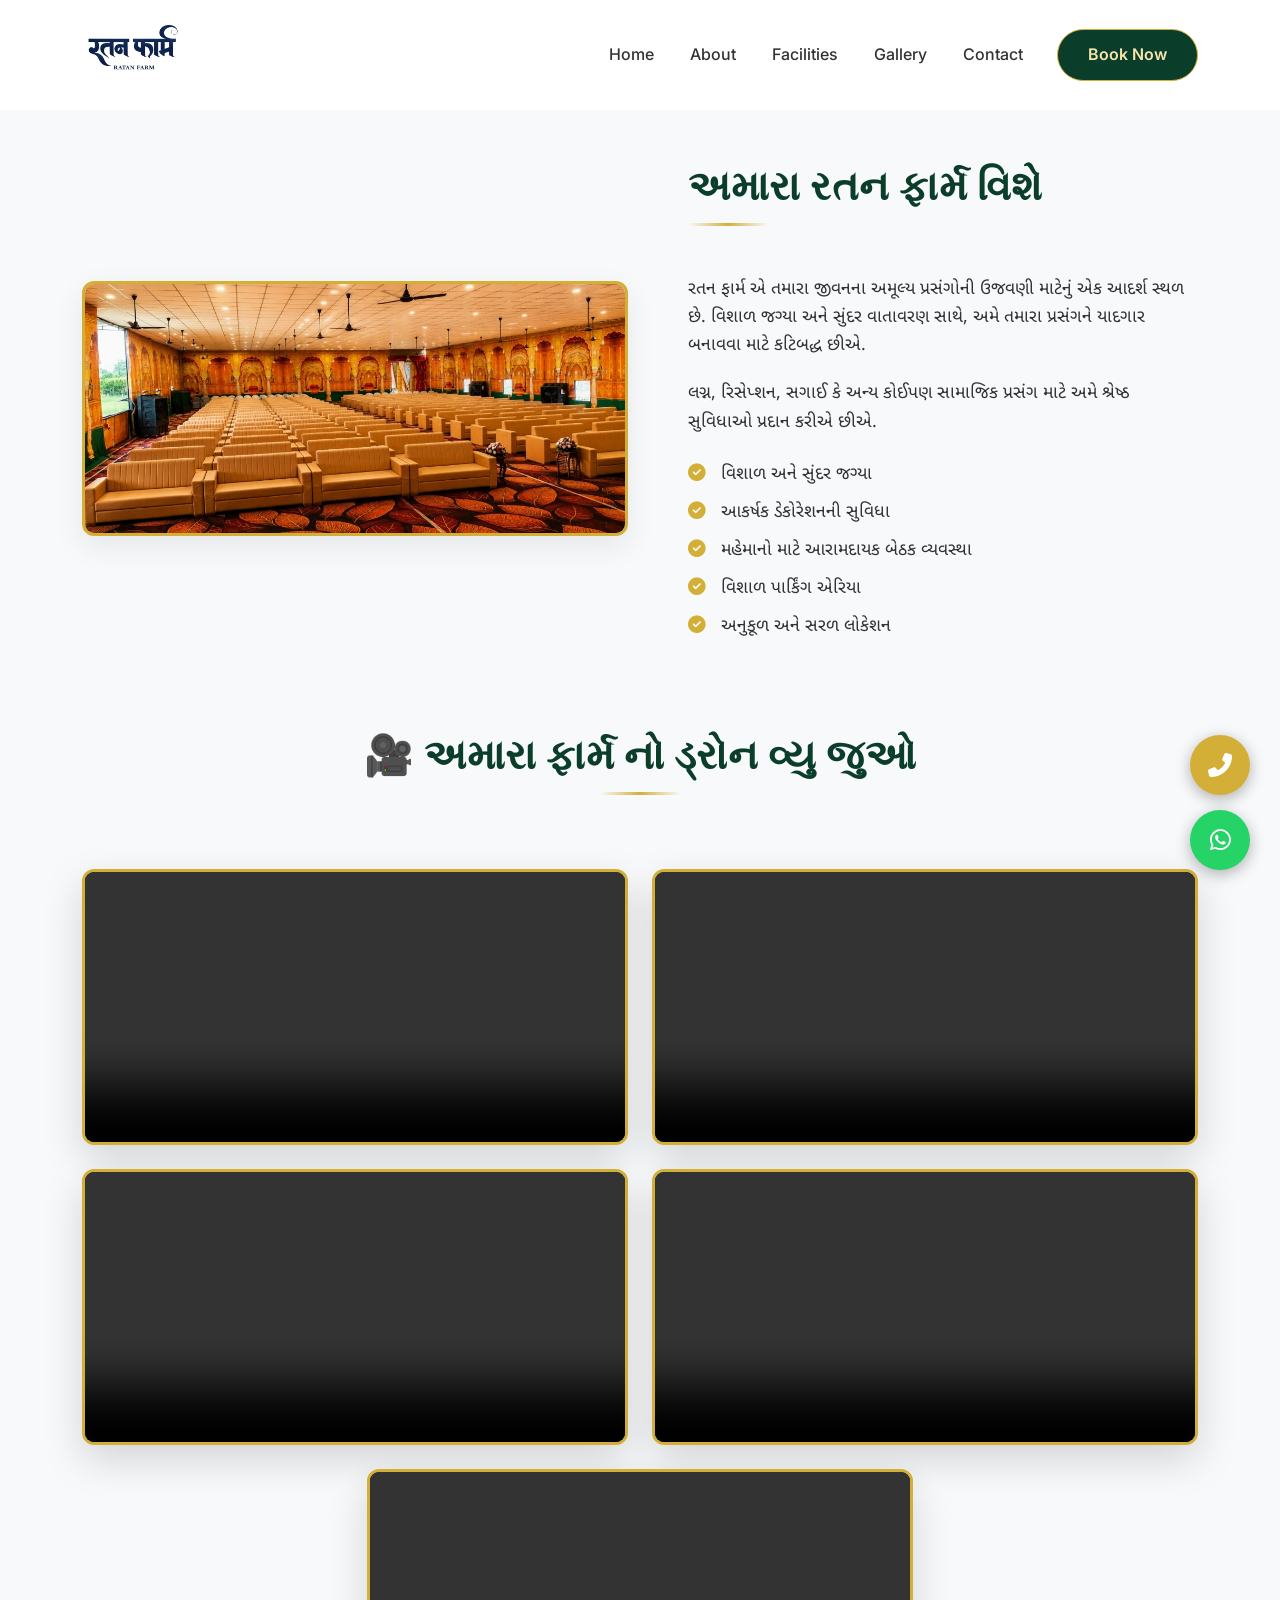
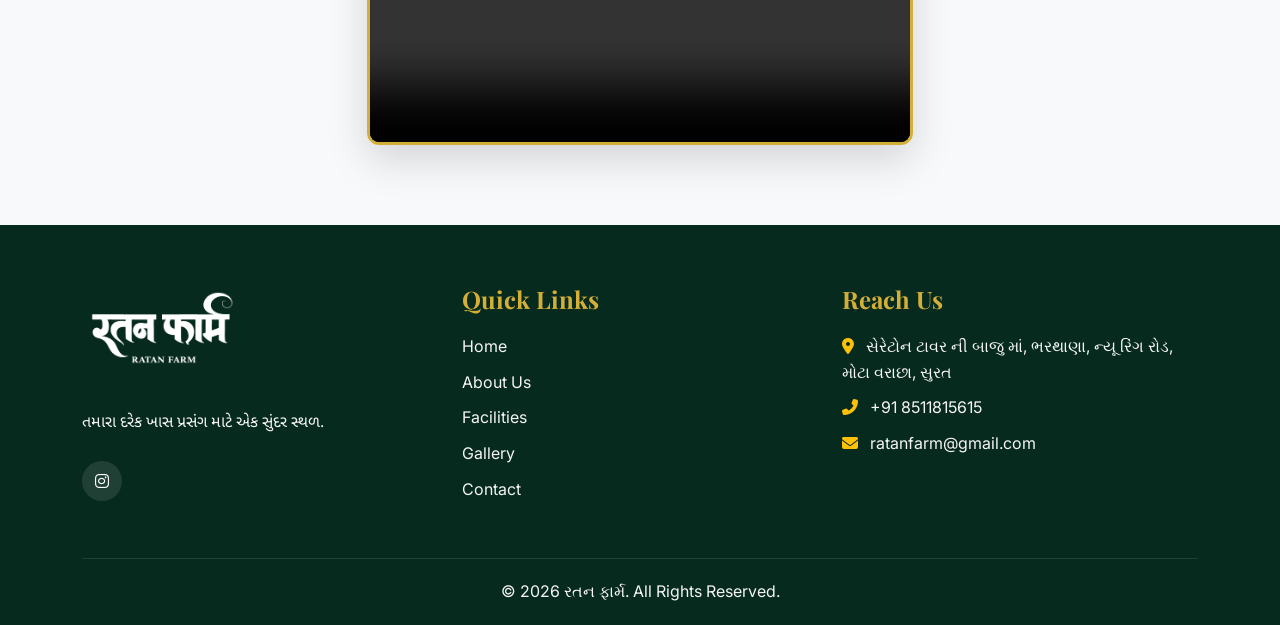
==== public/about.html @ 87c7ff71 "Update website" ====
<!DOCTYPE html>
<html lang="gu">

<head>
    <meta charset="UTF-8">
    <meta name="viewport" content="width=device-width, initial-scale=1.0">
    <title class="config-name">Party Plot</title>
    <meta name="description"
        content="તમારા દરેક ખાસ પ્રસંગ માટે એક સુંદર સ્થળ - Wedding, Reception, Engagement, and Social Events Venue.">
    <meta name="keywords" content="Party Plot, Wedding Venue, Event Venue, Banquet, Marriage Hall">

    <!-- Open Graph Tags -->
    <meta property="og:title" content="Party Plot | Wedding & Event Venue">
    <meta property="og:description" content="Premium venue for your special occasions.">
    <meta property="og:image" content="images/hero.jpg">
    <meta property="og:type" content="website">

    <!-- Fonts -->
    <link rel="preconnect" href="https://fonts.googleapis.com">
    <link rel="preconnect" href="https://fonts.gstatic.com" crossorigin>
    <link
        href="https://fonts.googleapis.com/css2?family=Inter:wght@400;500;600&family=Noto+Sans+Gujarati:wght@400;600;700&family=Playfair+Display:ital,wght@0,600;0,700;0,800;1,600&display=swap"
        rel="stylesheet">

    <!-- AOS Animation CSS -->
    <link href="https://unpkg.com/aos@2.3.1/dist/aos.css" rel="stylesheet">

    <!-- Bootstrap 5 CSS -->
    <link href="https://cdn.jsdelivr.net/npm/bootstrap@5.3.0/dist/css/bootstrap.min.css" rel="stylesheet">

    <!-- Font Awesome -->
    <link rel="stylesheet" href="https://cdnjs.cloudflare.com/ajax/libs/font-awesome/6.4.0/css/all.min.css">

    <!-- Custom CSS -->
    <link rel="stylesheet" href="style.css">
</head>

<body>

    <!-- Header / Navbar -->
    <nav class="navbar navbar-expand-lg fixed-top">
        <div class="container">
            <a class="navbar-brand" href="#">
                <img src="images/logo.png" alt="Ratan Farm Logo" class="site-logo">
            </a>
            <button class="navbar-toggler" type="button" data-bs-toggle="collapse" data-bs-toggle="collapse"
                data-bs-target="#navbarNav">
                <span class="navbar-toggler-icon"></span>
            </button>
            <div class="collapse navbar-collapse" id="navbarNav">
                <ul class="navbar-nav ms-auto align-items-center">
                    <li class="nav-item"><a class="nav-link" href="index.html">Home</a></li>
                    <li class="nav-item"><a class="nav-link" href="about.html">About</a></li>
                    <li class="nav-item"><a class="nav-link" href="facilities.html">Facilities</a></li>

                    <li class="nav-item"><a class="nav-link" href="gallery.html">Gallery</a></li>
                    <li class="nav-item"><a class="nav-link" href="contact.html">Contact</a></li>
                    <li class="nav-item ms-lg-3 mt-3 mt-lg-0">
                        <a href="contact.html#booking" class="btn-primary-custom">Book Now</a>
                    </li>
                </ul>
            </div>
        </div>
    </nav>


    <div style="padding-top: 80px;"></div>
    <!-- About Section -->
    <section id="about" class="section-padding about-section">
        <div class="container">
            <div class="row align-items-center">
                <div class="col-lg-6 mb-5 mb-lg-0" data-aos="fade-right">
                    <img src="images/seating.jpg" alt="About Our Party Plot" class="about-img img-fluid">
                </div>
                <div class="col-lg-6 ps-lg-5" data-aos="fade-left">
                    <div class="section-title text-start">
                        <h2>અમારા રતન ફાર્મ વિશે</h2>
                        <div class="divider mx-0 mb-4"></div>
                    </div>
                    <div class="about-content gujarati-text">
                        <p>રતન ફાર્મ એ તમારા જીવનના અમૂલ્ય પ્રસંગોની ઉજવણી માટેનું એક આદર્શ સ્થળ છે. વિશાળ જગ્યા અને
                            સુંદર વાતાવરણ સાથે, અમે તમારા પ્રસંગને યાદગાર બનાવવા માટે કટિબદ્ધ છીએ.</p>
                        <p>લગ્ન, રિસેપ્શન, સગાઈ કે અન્ય કોઈપણ સામાજિક પ્રસંગ માટે અમે શ્રેષ્ઠ સુવિધાઓ પ્રદાન કરીએ છીએ.
                        </p>
                        <ul class="about-list mt-4">
                            <li><i class="fas fa-check-circle"></i> વિશાળ અને સુંદર જગ્યા</li>
                            <li><i class="fas fa-check-circle"></i> આકર્ષક ડેકોરેશનની સુવિધા</li>
                            <li><i class="fas fa-check-circle"></i> મહેમાનો માટે આરામદાયક બેઠક વ્યવસ્થા</li>
                            <li><i class="fas fa-check-circle"></i> વિશાળ પાર્કિંગ એરિયા</li>
                            <li><i class="fas fa-check-circle"></i> અનુકૂળ અને સરળ લોકેશન</li>
                        </ul>
                    </div>
                </div>
            </div>
            <!-- Video Section inside About -->
            <div class="row mt-5 g-4" data-aos="fade-up">
                <div class="col-12">
                    <div class="section-title">
                        <h2>🎥 અમારા ફાર્મ નો ડ્રોન વ્યુ જુઓ</h2>
                        <div class="divider"></div>
                    </div>
                </div>
                <div class="col-md-6">
                    <div class="video-container">
                        <video controls playsinline preload="metadata" class="farm-video">
                            <source src="images/ratan-farm-video.mp4#t=1" type="video/mp4">
                            તમારું બ્રાઉઝર વીડિયો સપોર્ટ નથી કરતું.
                        </video>
                    </div>
                </div>
                <div class="col-md-6">
                    <div class="video-container">
                        <video controls playsinline preload="metadata" class="farm-video">
                            <source src="images/ratan-farm-video2.mp4#t=1" type="video/mp4">
                            તમારું બ્રાઉઝર વીડિયો સપોર્ટ નથી કરતું.
                        </video>
                    </div>
                </div>
                <div class="col-md-6">
                    <div class="video-container">
                        <video controls playsinline preload="metadata" class="farm-video">
                            <source src="images/ratan-farm-video3.mp4#t=1" type="video/mp4">
                            તમારું બ્રાઉઝર વીડિયો સપોર્ટ નથી કરતું.
                        </video>
                    </div>
                </div>
                <div class="col-md-6">
                    <div class="video-container">
                        <video controls playsinline preload="metadata" class="farm-video">
                            <source src="images/ratan-farm-video4.mp4#t=1" type="video/mp4">
                            તમારું બ્રાઉઝર વીડિયો સપોર્ટ નથી કરતું.
                        </video>
                    </div>
                </div>
                <div class="col-md-6 offset-md-3">
                    <div class="video-container">
                        <video controls muted playsinline preload="metadata" class="farm-video">
                            <source src="images/ratan-farm-video5.mp4#t=1" type="video/mp4">
                            તમારું બ્રાઉઝર વીડિયો સપોર્ટ નથી કરતું.
                        </video>
                    </div>
                </div>
            </div>
        </div>
    </section>

    <!-- Footer -->
    <footer class="footer">
        <div class="container">
            <div class="row">
                <div class="col-lg-4 mb-4 mb-lg-0">
                    <img src="images/logo.png" alt="Ratan Farm Logo" class="site-logo mb-3 footer-logo">
                    <p class="gujarati-text mb-4">તમારા દરેક ખાસ પ્રસંગ માટે એક સુંદર સ્થળ.</p>
                    <div class="social-icons">
                        <a href="https://www.instagram.com/ratan_farm_?igsi=MWl4dmRtbTkzMWU4bw=="
                            class="config-instagram" target="_blank"><i class="fab fa-instagram"></i></a>
                    </div>
                </div>
                <div class="col-lg-4 mb-4 mb-lg-0">
                    <h4>Quick Links</h4>
                    <ul class="footer-links">
                        <li><a href="index.html">Home</a></li>
                        <li><a href="about.html">About Us</a></li>
                        <li><a href="facilities.html">Facilities</a></li>
                        <li><a href="gallery.html">Gallery</a></li>
                        <li><a href="contact.html">Contact</a></li>
                    </ul>
                </div>
                <div class="col-lg-4">
                    <h4>Reach Us</h4>
                    <ul class="footer-links">
                        <li><i class="fas fa-map-marker-alt me-2 text-warning"></i> <span
                                class="config-address">Address</span></li>
                        <li><i class="fas fa-phone-alt me-2 text-warning"></i> <span class="config-phone">Phone</span>
                        </li>
                        <li><i class="fas fa-envelope me-2 text-warning"></i> <span class="config-email">Email</span>
                        </li>
                    </ul>
                </div>
            </div>
            <div class="footer-bottom">
                <p class="mb-0">© 2026 <span class="config-name">Ratan Farm</span>. All Rights Reserved.</p>
            </div>
        </div>
    </footer>

    <!-- Floating Buttons -->
    <div class="floating-btns">
        <a href="#" class="float-btn float-call config-phone-href"><i class="fas fa-phone-alt"></i></a>
        <a href="#" class="float-btn float-whatsapp config-whatsapp-href" target="_blank"><i
                class="fab fa-whatsapp"></i></a>
    </div>

    <!-- Scripts -->
    <script src="https://cdn.jsdelivr.net/npm/bootstrap@5.3.0/dist/js/bootstrap.bundle.min.js"></script>
    <script src="https://unpkg.com/aos@2.3.1/dist/aos.js"></script>
    <script src="script.js"></script>
</body>

</html>
---- public/style.css ----
:root {
  --primary-color: #0b3d2b; /* Dark Green */
  --primary-dark: #072a1e;
  --accent-color: #0a4f35; /* Dark Green Accent */
  --gold-color: #d4af37; /* Premium Gold */
  --gold-light: #f3e5ab;
  --bg-color: #ffffff;
  --bg-light: #f8f9fa;
  --text-dark: #333333;
  --text-light: #f5f5f5;
  --font-primary: 'Inter', sans-serif;
  --font-heading: 'Playfair Display', serif;
  --font-gujarati: 'Noto Sans Gujarati', sans-serif;
  --border-radius: 12px;
  --box-shadow: 0 10px 30px rgba(0, 0, 0, 0.08);
  --glass-bg: rgba(255, 255, 255, 0.85);
  --glass-border: 1px solid rgba(255, 255, 255, 0.3);
}

* {
  margin: 0;
  padding: 0;
  box-sizing: border-box;
}

body {
  font-family: var(--font-primary);
  color: var(--text-dark);
  background-color: var(--bg-color);
  line-height: 1.6;
  overflow-x: hidden;
}

h1, h2, h3, h4, h5, h6 {
  font-family: var(--font-heading);
  color: var(--primary-color);
  font-weight: 700;
}

.gujarati-text {
  font-family: var(--font-gujarati);
}

/* Glassmorphism */
.glass-panel {
  background: var(--glass-bg);
  backdrop-filter: blur(10px);
  -webkit-backdrop-filter: blur(10px);
  border: var(--glass-border);
  box-shadow: var(--box-shadow);
}

/* Utility */
.section-padding {
  padding: 80px 0;
}

.section-title {
  text-align: center;
  margin-bottom: 50px;
  position: relative;
}

.section-title h2 {
  font-size: 2.5rem;
  margin-bottom: 15px;
  letter-spacing: 0.5px;
}

.section-title .divider {
  width: 80px;
  height: 3px;
  background: linear-gradient(90deg, transparent, var(--gold-color), transparent);
  margin: 0 auto;
  border-radius: 2px;
}

/* Buttons */
.btn-primary-custom {
  background-color: var(--primary-color);
  color: var(--gold-light);
  border: 1px solid var(--gold-color);
  padding: 12px 30px;
  border-radius: 30px;
  font-weight: 600;
  transition: all 0.3s ease;
  display: inline-block;
  text-decoration: none;
}

.btn-primary-custom:hover {
  background-color: var(--gold-color);
  color: var(--primary-dark);
  box-shadow: 0 5px 15px rgba(212, 175, 55, 0.4);
}

.btn-whatsapp {
  background-color: #25D366;
  color: white;
  padding: 12px 30px;
  border-radius: 30px;
  font-weight: 600;
  border: none;
  transition: all 0.3s ease;
  display: inline-block;
  text-decoration: none;
}

.btn-whatsapp:hover {
  background-color: #128C7E;
  color: white;
  transform: translateY(-3px);
  box-shadow: 0 5px 15px rgba(37, 211, 102, 0.4);
}

/* Navbar */
.navbar {
  background: rgba(255, 255, 255, 0.95);
  backdrop-filter: blur(10px);
  box-shadow: 0 2px 15px rgba(0,0,0,0.1);
  padding: 15px 0;
  transition: all 0.3s ease;
}

.site-logo {
  max-height: 70px; /* Increased size for navbar */
  width: auto;
  object-fit: contain;
}

.footer-logo {
  max-height: 110px; /* Increased size for footer */
  /* Make the transparent PNG's text pure white for the dark footer */
  filter: brightness(0) invert(1); 
}

.nav-link {
  font-weight: 500;
  color: var(--text-dark) !important;
  margin: 0 10px;
  transition: color 0.3s ease;
  font-family: var(--font-primary);
}

.nav-link:hover, .nav-link.active {
  color: var(--gold-color) !important;
}

/* Hero Section */
.hero {
  height: 100vh;
  position: relative;
  background-image: url('images/hero.jpg');
  background-size: cover;
  background-position: center;
  background-repeat: no-repeat;
  display: flex;
  align-items: center;
}

.hero-overlay {
  position: absolute;
  top: 0;
  left: 0;
  width: 100%;
  height: 100%;
  background: linear-gradient(to right, rgba(11, 61, 43, 0.85), rgba(0, 0, 0, 0.5));
}

.hero-content {
  position: relative;
  z-index: 10;
  color: white;
  text-align: center;
}

.hero h1 {
  color: white;
  font-size: 3.5rem;
  font-weight: 800;
  margin-bottom: 20px;
  text-shadow: 2px 2px 4px rgba(0,0,0,0.5);
}

.hero .subtitle-guj {
  font-size: 1.8rem;
  color: var(--gold-color);
  margin-bottom: 15px;
  font-family: var(--font-gujarati);
  text-shadow: 1px 1px 3px rgba(0,0,0,0.5);
}

.hero .events-list {
  font-size: 1.2rem;
  margin-bottom: 30px;
  letter-spacing: 1px;
}

/* About Section */
.about-section {
  background-color: var(--bg-light);
}

.about-img {
  border-radius: var(--border-radius);
  box-shadow: var(--box-shadow);
  width: 100%;
  height: 100%;
  object-fit: cover;
  border: 3px solid var(--gold-color);
}

.about-content p {
  font-size: 1.1rem;
  margin-bottom: 20px;
}

.about-list {
  list-style: none;
  padding: 0;
}

.about-list li {
  margin-bottom: 10px;
  font-size: 1.1rem;
}

.about-list i {
  color: var(--gold-color);
  margin-right: 10px;
}

/* Facilities */
.facility-card {
  background: white;
  border-radius: var(--border-radius);
  padding: 30px;
  text-align: center;
  box-shadow: 0 10px 30px rgba(0,0,0,0.05);
  transition: all 0.4s cubic-bezier(0.175, 0.885, 0.32, 1.275);
  height: 100%;
  border: 1px solid #f0f0f0;
}

.facility-card:hover {
  transform: translateY(-15px) scale(1.02);
  box-shadow: 0 20px 40px rgba(11, 61, 43, 0.15);
  border-color: var(--gold-color);
}

.facility-icon {
  width: 80px;
  height: 80px;
  background-color: var(--primary-color);
  color: var(--gold-light);
  border-radius: 50%;
  display: flex;
  align-items: center;
  justify-content: center;
  font-size: 2rem;
  margin: 0 auto 20px;
  transition: all 0.4s ease;
}

.facility-card:hover .facility-icon {
  background-color: var(--gold-color);
  color: var(--primary-dark);
  transform: rotateY(180deg);
}

/* Events */
.event-card {
  border-radius: var(--border-radius);
  overflow: hidden;
  box-shadow: 0 10px 30px rgba(0,0,0,0.1);
  margin-bottom: 30px;
  transition: all 0.4s ease;
}

.event-card:hover {
  transform: translateY(-10px);
  box-shadow: 0 20px 40px rgba(212, 175, 55, 0.2);
}

.event-img {
  width: 100%;
  height: 250px;
  object-fit: cover;
  transition: transform 0.6s ease;
  display: block;
}

.event-card:hover .event-img {
  transform: scale(1.1);
}

.event-overlay {
  position: absolute;
  bottom: 0;
  left: 0;
  width: 100%;
  padding: 20px;
  background: linear-gradient(to top, rgba(0,0,0,0.9), transparent);
  color: white;
}

.event-overlay h3 {
  color: var(--gold-color);
  margin-bottom: 5px;
  font-size: 1.3rem;
}

/* Gallery */
.gallery-section {
  background-color: var(--bg-light);
}

.gallery-item {
  border-radius: var(--border-radius);
  overflow: hidden;
  margin-bottom: 30px;
  position: relative;
  box-shadow: 0 5px 15px rgba(0,0,0,0.1);
  transition: all 0.4s ease;
}

.gallery-item:hover {
  transform: translateY(-5px);
  box-shadow: 0 15px 30px rgba(0,0,0,0.2);
}

.gallery-item img {
  width: 100%;
  height: 250px;
  object-fit: cover;
  transition: transform 0.6s ease;
}

.gallery-item:hover img {
  transform: scale(1.15);
}

.gallery-overlay {
  position: absolute;
  top: 0; left: 0; width: 100%; height: 100%;
  background: rgba(11, 61, 43, 0.7);
  display: flex;
  justify-content: center;
  align-items: center;
  opacity: 0;
  transition: opacity 0.3s ease;
}

.gallery-item:hover .gallery-overlay {
  opacity: 1;
}

.gallery-overlay i {
  color: white;
  font-size: 2rem;
}

/* Lightbox */
.lightbox {
  display: none;
  position: fixed;
  z-index: 1050;
  top: 0;
  left: 0;
  width: 100%;
  height: 100%;
  background: rgba(0,0,0,0.9);
  align-items: center;
  justify-content: center;
}

.lightbox.active {
  display: flex;
}

.lightbox img {
  max-width: 90%;
  max-height: 90vh;
  border-radius: 8px;
  box-shadow: 0 0 20px rgba(255,255,255,0.2);
}

.lightbox-close {
  position: absolute;
  top: 20px;
  right: 30px;
  color: white;
  font-size: 40px;
  cursor: pointer;
}

/* Why Choose Us Counters */
.counters {
  background: var(--primary-color);
  color: white;
  padding: 60px 0;
}

.counter-item {
  text-align: center;
  margin-bottom: 30px;
}

.counter-number {
  font-size: 3rem;
  font-weight: 700;
  color: var(--gold-color);
  font-family: var(--font-heading);
}

.counter-text {
  font-size: 1.2rem;
  margin-top: 10px;
}

/* Booking Section */
.booking-section {
  position: relative;
  background: linear-gradient(135deg, #0a1628 0%, #1a2a4a 40%, #0d1b3e 100%);
  color: white;
  overflow: hidden;
}

.booking-section::before {
  content: '';
  position: absolute;
  top: 0; left: 0; width: 100%; height: 100%;
  background-image: url('[data-uri]');
}

.booking-card {
  background: white;
  border-radius: 16px;
  padding: 45px 40px;
  color: var(--text-dark);
  box-shadow: 0 25px 50px rgba(0,0,0,0.25);
  border-top: 4px solid var(--gold-color);
  position: relative;
}

.booking-card h3 {
  font-size: 1.6rem;
  color: var(--primary-color);
  font-weight: 700;
  position: relative;
  padding-bottom: 15px;
}

.booking-card h3::after {
  content: '';
  position: absolute;
  bottom: 0;
  left: 50%;
  transform: translateX(-50%);
  width: 60px;
  height: 3px;
  background: linear-gradient(90deg, var(--gold-color), var(--primary-color));
  border-radius: 2px;
}

.booking-card .form-label {
  font-weight: 600;
  font-size: 0.9rem;
  color: #555;
  text-transform: uppercase;
  letter-spacing: 0.5px;
  margin-bottom: 6px;
}

.booking-card .form-control,
.booking-card .form-select {
  border: 2px solid #e8e8e8;
  border-radius: 10px;
  padding: 12px 16px;
  font-size: 1rem;
  transition: all 0.3s ease;
  background-color: #fafafa;
}

.booking-card .form-control:hover,
.booking-card .form-select:hover {
  border-color: #ccc;
}

.booking-card .form-control:focus,
.booking-card .form-select:focus {
  border-color: var(--gold-color);
  background-color: #fff;
  box-shadow: 0 0 0 0.2rem rgba(212, 175, 55, 0.15);
}

.booking-card .btn-submit {
  background: linear-gradient(135deg, var(--primary-color), #0a4f35);
  color: var(--gold-light);
  border: 2px solid var(--gold-color);
  padding: 14px 30px;
  border-radius: 12px;
  font-weight: 700;
  font-size: 1.05rem;
  transition: all 0.3s ease;
  text-transform: uppercase;
  letter-spacing: 1px;
  cursor: pointer;
}

.booking-card .btn-submit:hover {
  background: linear-gradient(135deg, var(--gold-color), #c5a028);
  color: var(--primary-dark);
  transform: translateY(-2px);
  box-shadow: 0 8px 25px rgba(212, 175, 55, 0.4);
}

.booking-card .btn-submit i {
  margin-right: 8px;
}

.form-control:focus {
  border-color: var(--gold-color);
  box-shadow: 0 0 0 0.25rem rgba(212, 175, 55, 0.25);
}

/* Location */
.map-container {
  height: 450px;
  border-radius: var(--border-radius);
  overflow: hidden;
  box-shadow: var(--box-shadow);
}

/* Contact Details */
.contact-item {
  display: flex;
  align-items: center;
  margin-bottom: 20px;
}

.contact-icon {
  width: 50px;
  height: 50px;
  background-color: var(--primary-color);
  color: var(--gold-color);
  border-radius: 50%;
  display: flex;
  justify-content: center;
  align-items: center;
  font-size: 1.5rem;
  margin-right: 15px;
}

.contact-info h4 {
  margin-bottom: 5px;
  font-size: 1.1rem;
}

.contact-info p {
  margin: 0;
  color: var(--text-dark);
}

/* Footer */
.footer {
  background-color: var(--primary-dark);
  color: var(--text-light);
  padding: 60px 0 20px;
}

.footer h4 {
  color: var(--gold-color);
  margin-bottom: 20px;
}

.footer-links {
  list-style: none;
  padding: 0;
}

.footer-links li {
  margin-bottom: 10px;
}

.footer-links a {
  color: var(--text-light);
  text-decoration: none;
  transition: color 0.3s;
}

.footer-links a:hover {
  color: var(--gold-color);
}

.social-icons a {
  display: inline-block;
  width: 40px;
  height: 40px;
  background: rgba(255,255,255,0.1);
  color: white;
  text-align: center;
  line-height: 40px;
  border-radius: 50%;
  margin-right: 10px;
  transition: all 0.3s;
}

.social-icons a:hover {
  background: var(--gold-color);
  color: var(--primary-dark);
  transform: translateY(-3px);
}

.footer-bottom {
  margin-top: 40px;
  padding-top: 20px;
  border-top: 1px solid rgba(255,255,255,0.1);
  text-align: center;
}

/* Floating Buttons */
.floating-btns {
  position: fixed;
  bottom: 30px;
  right: 30px;
  display: flex;
  flex-direction: column;
  gap: 15px;
  z-index: 999;
}

.float-btn {
  width: 60px;
  height: 60px;
  border-radius: 50%;
  display: flex;
  justify-content: center;
  align-items: center;
  color: white;
  font-size: 24px;
  text-decoration: none;
  box-shadow: 0 4px 15px rgba(0,0,0,0.3);
  transition: all 0.3s ease;
  animation: floatButton 3s ease-in-out infinite;
}

@keyframes floatButton {
  0%, 100% { transform: translateY(0); }
  50% { transform: translateY(-15px); }
}

.float-btn:hover {
  transform: scale(1.15) translateY(-5px);
  color: white;
  animation-play-state: paused;
}

.float-whatsapp {
  background-color: #25D366;
}

.float-call {
  background-color: var(--gold-color);
}

/* Animations */
/* AOS library handles scroll animations now */

/* Video Section */
.video-container {
  margin: 0 auto;
  border-radius: var(--border-radius);
  overflow: hidden;
  box-shadow: 0 15px 40px rgba(0, 0, 0, 0.15);
  border: 3px solid var(--gold-color);
}

.farm-video {
  width: 100%;
  height: auto;
  display: block;
  background-color: #000;
}

/* Media Queries */
@media (max-width: 768px) {
  /* Mobile ma background image hatavi ne solid gradient rakhyo */
  .hero {
    background-image: none !important;
  }
  .hero-overlay {
    background: linear-gradient(135deg, #0b3d2b 0%, #072a1e 50%, #0a4f35 100%);
  }

  .hero h1 { font-size: 2.2rem; }
  .hero .subtitle-guj { font-size: 1.4rem; }
  .section-padding { padding: 50px 0; }
  .floating-btns { bottom: 20px; right: 20px; }
  .float-btn { width: 50px; height: 50px; font-size: 20px; }
  .counter-item { margin-bottom: 40px; }

  /* Mobile: Badhi photos same (uniform) height ma dekhay */
  .event-img {
    height: 220px;
  }

  .gallery-item img {
    height: 220px;
  }

  /* Event cards mobile par full width row thay to equal spacing */
  .event-card {
    margin-bottom: 20px;
  }

  /* Gallery items margin reduce on mobile */
  .gallery-item {
    margin-bottom: 20px;
  }

  /* About image max height on mobile */
  .about-img {
    max-height: 280px;
    object-fit: cover;
    width: 100%;
  }

  /* Booking card padding reduce */
  .booking-card {
    padding: 25px 20px;
  }

  /* Map height reduce on mobile */
  .map-container {
    height: 300px;
  }
}

/* Extra small screens (max 480px) */
@media (max-width: 480px) {
  .event-img {
    height: 200px;
  }

  .gallery-item img {
    height: 200px;
  }

  .hero h1 { font-size: 1.8rem; }
  .hero .subtitle-guj { font-size: 1.2rem; }
  .section-title h2 { font-size: 1.8rem; }
}
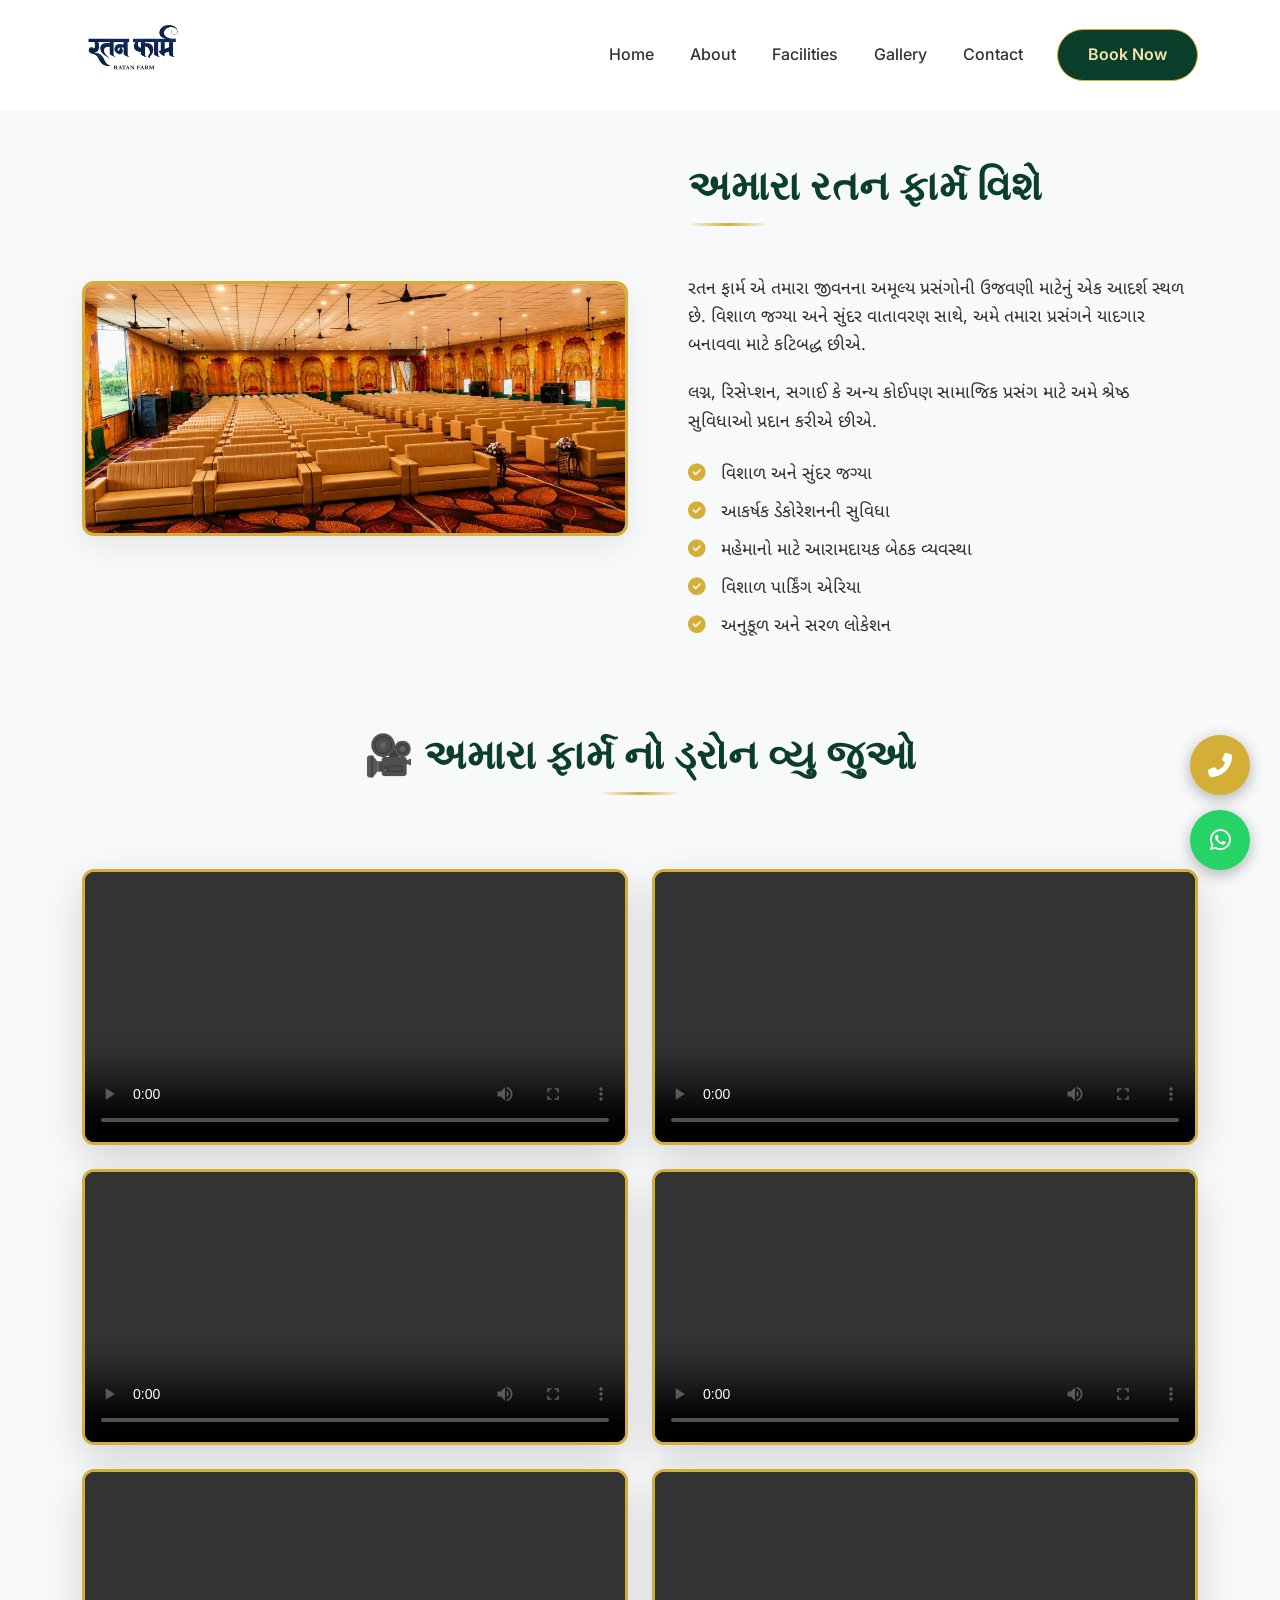
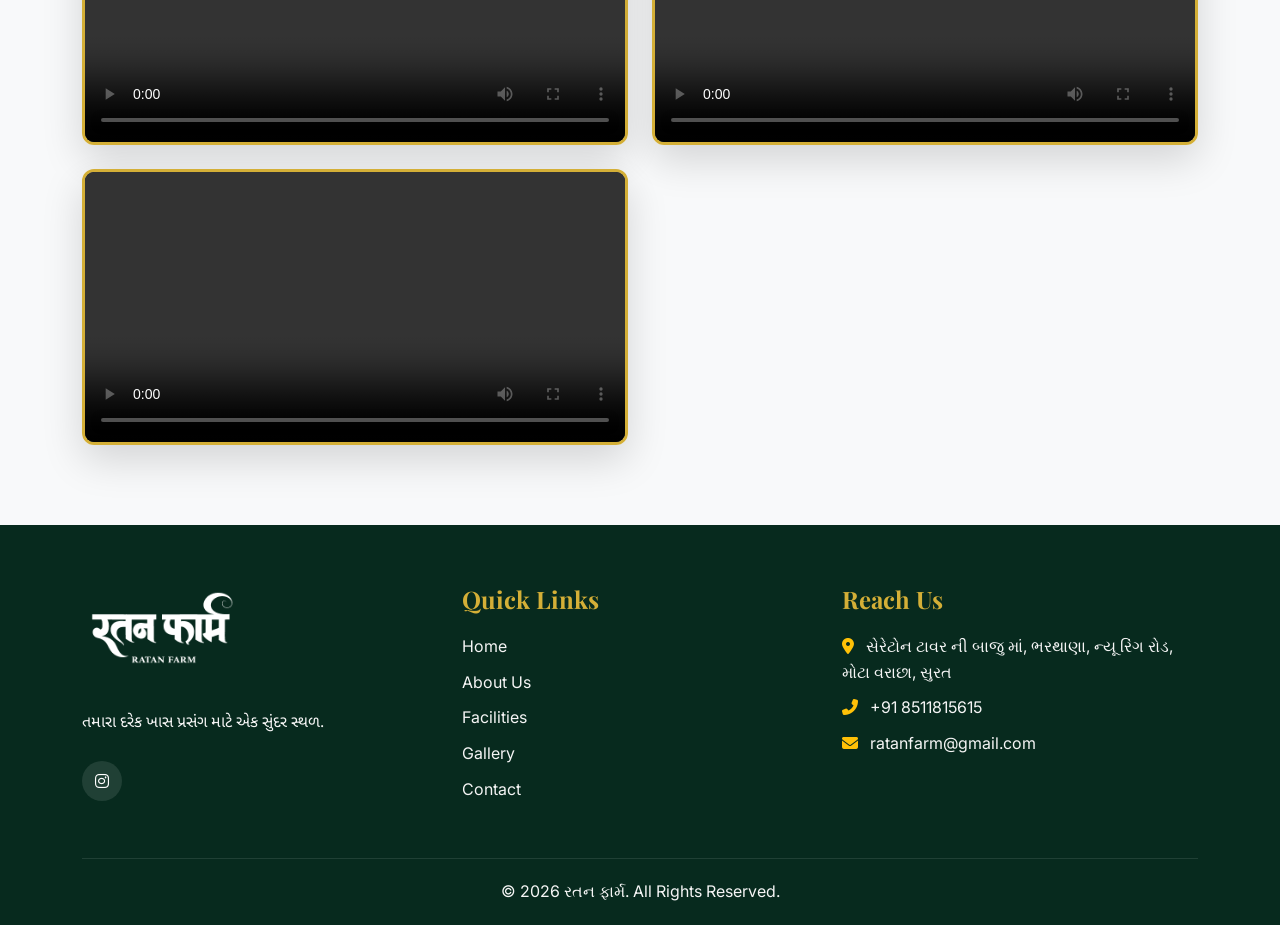
==== commit c6f91ee3: "Update website with compressed videos" ====
--- a/public/about.html
+++ b/public/about.html
@@ -132,10 +132,26 @@
                         </video>
                     </div>
                 </div>
-                <div class="col-md-6 offset-md-3">
-                    <div class="video-container">
-                        <video controls muted playsinline preload="metadata" class="farm-video">
+                <div class="col-md-6">
+                    <div class="video-container">
+                        <video controls playsinline preload="metadata" class="farm-video">
                             <source src="images/ratan-farm-video5.mp4#t=1" type="video/mp4">
+                            તમારું બ્રાઉઝર વીડિયો સપોર્ટ નથી કરતું.
+                        </video>
+                    </div>
+                </div>
+                <div class="col-md-6">
+                    <div class="video-container">
+                        <video controls playsinline preload="metadata" class="farm-video">
+                            <source src="images/ratan-farm-video7.mp4#t=1" type="video/mp4">
+                            તમારું બ્રાઉઝર વીડિયો સપોર્ટ નથી કરતું.
+                        </video>
+                    </div>
+                </div>
+                <div class="col-md-6">
+                    <div class="video-container">
+                        <video controls playsinline preload="metadata" class="farm-video">
+                            <source src="images/ratan-farm-video8.mp4#t=1" type="video/mp4">
                             તમારું બ્રાઉઝર વીડિયો સપોર્ટ નથી કરતું.
                         </video>
                     </div>
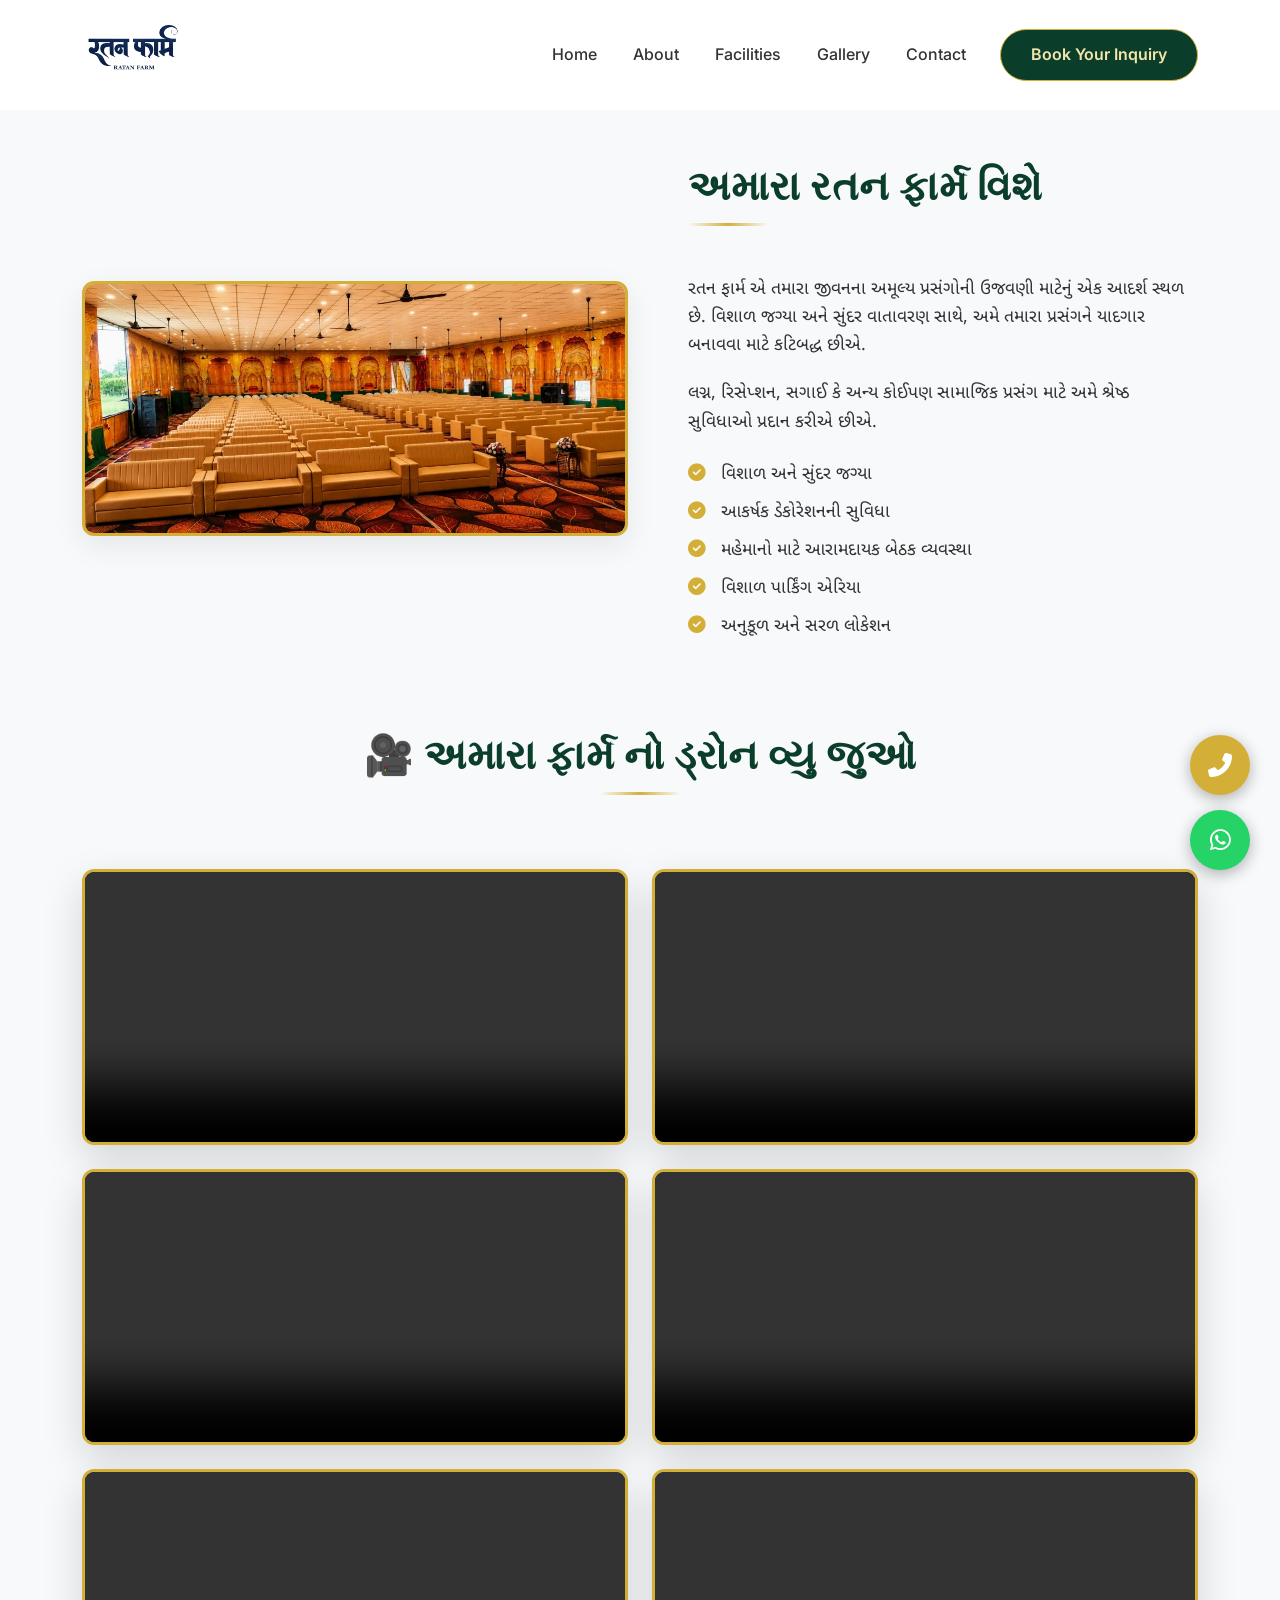
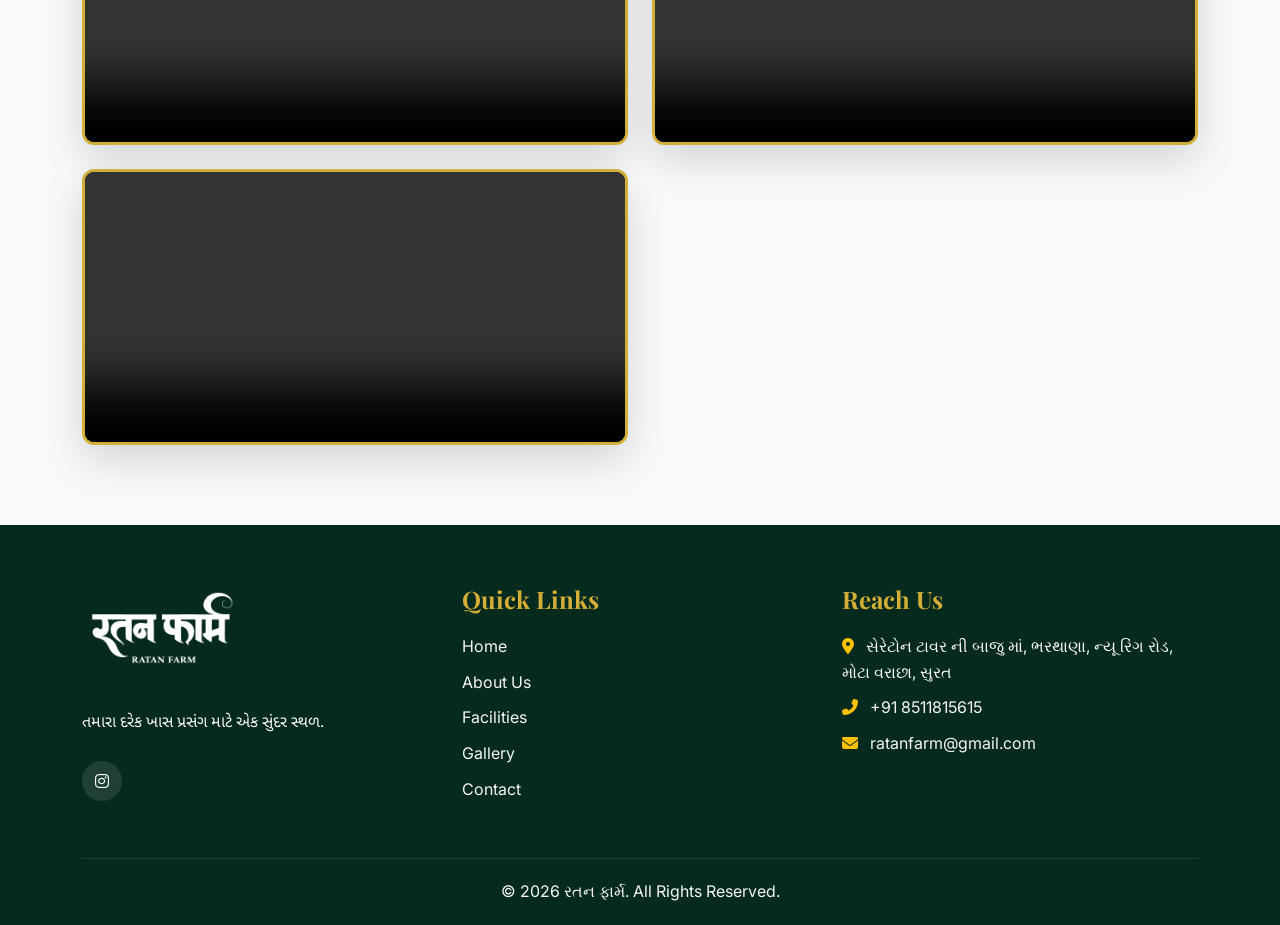
==== commit 46c2285e: "Update website" ====
--- a/public/about.html
+++ b/public/about.html
@@ -56,7 +56,7 @@
                     <li class="nav-item"><a class="nav-link" href="gallery.html">Gallery</a></li>
                     <li class="nav-item"><a class="nav-link" href="contact.html">Contact</a></li>
                     <li class="nav-item ms-lg-3 mt-3 mt-lg-0">
-                        <a href="contact.html#booking" class="btn-primary-custom">Book Now</a>
+                        <a href="contact.html#booking" class="btn-primary-custom">Book Your Inquiry</a>
                     </li>
                 </ul>
             </div>
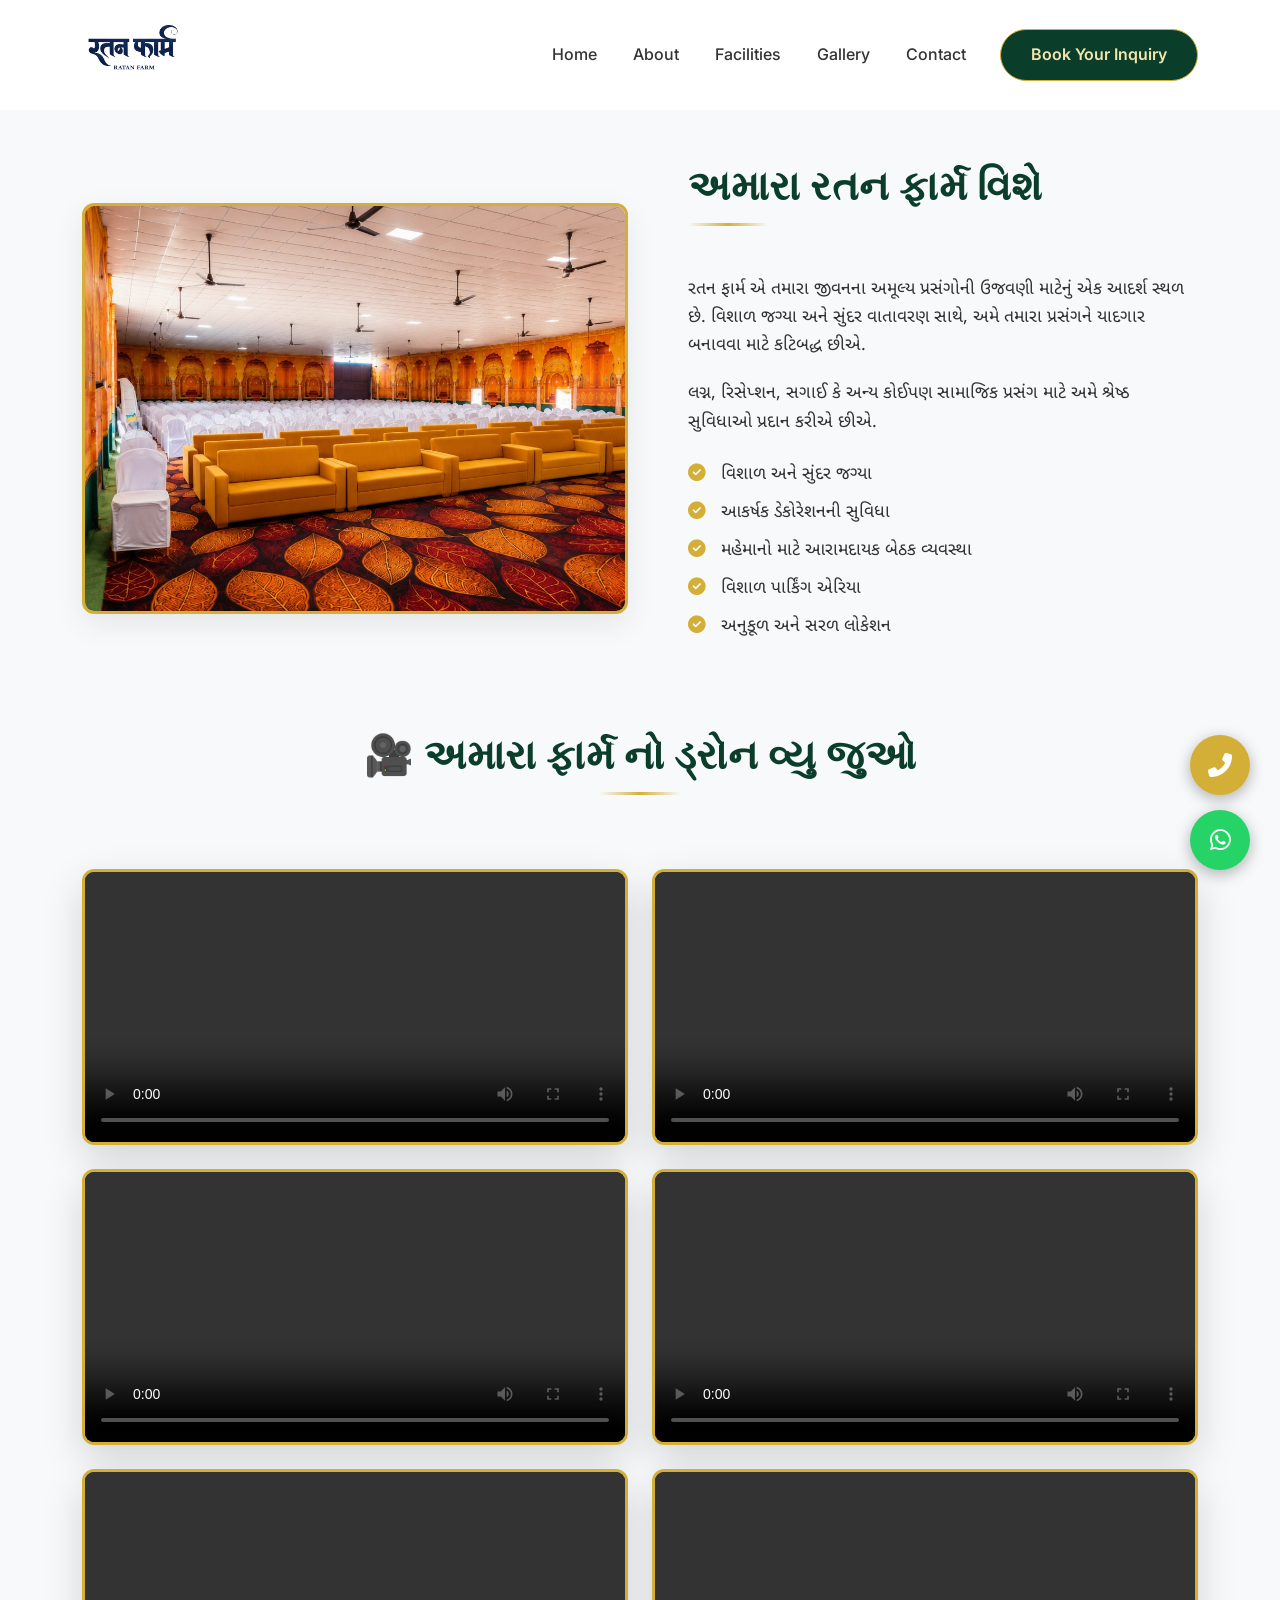
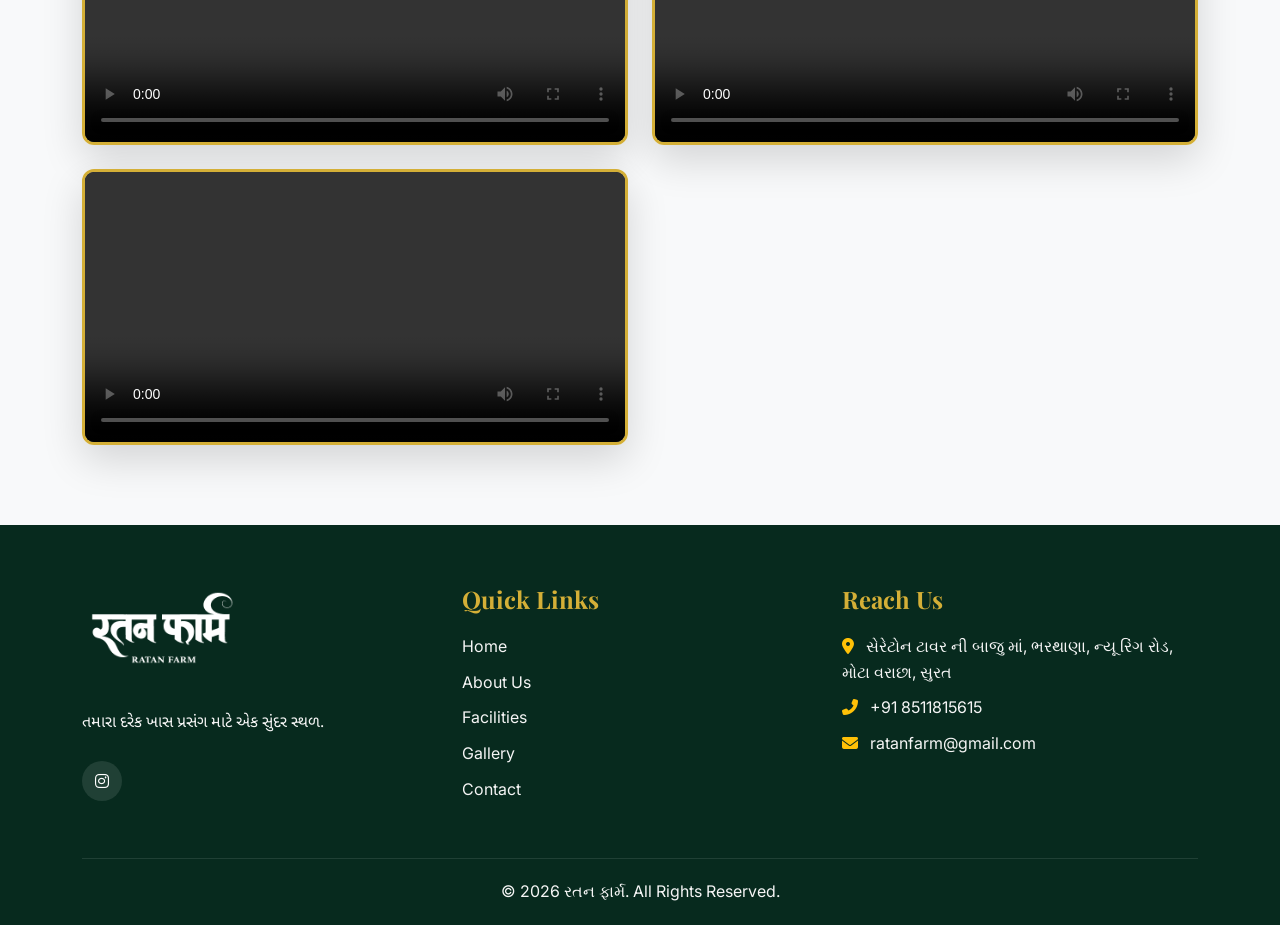
==== commit d6ce3449: "Update website" ====
--- a/public/about.html
+++ b/public/about.html
@@ -70,7 +70,7 @@
         <div class="container">
             <div class="row align-items-center">
                 <div class="col-lg-6 mb-5 mb-lg-0" data-aos="fade-right">
-                    <img src="images/seating.jpg" alt="About Our Party Plot" class="about-img img-fluid">
+                    <img src="images/dome-hall-2.jpg" alt="About Our Party Plot" class="about-img img-fluid">
                 </div>
                 <div class="col-lg-6 ps-lg-5" data-aos="fade-left">
                     <div class="section-title text-start">
--- a/public/style.css
+++ b/public/style.css
@@ -318,26 +318,30 @@
 .gallery-item {
   border-radius: var(--border-radius);
   overflow: hidden;
-  margin-bottom: 30px;
   position: relative;
-  box-shadow: 0 5px 15px rgba(0,0,0,0.1);
+  box-shadow: 0 8px 25px rgba(0,0,0,0.08);
   transition: all 0.4s ease;
+  height: 270px;
+  background: #f8f9fa;
+  border: 1px solid rgba(0, 0, 0, 0.06);
 }
 
 .gallery-item:hover {
-  transform: translateY(-5px);
-  box-shadow: 0 15px 30px rgba(0,0,0,0.2);
+  transform: translateY(-6px);
+  box-shadow: 0 15px 35px rgba(11, 61, 43, 0.18);
 }
 
 .gallery-item img {
   width: 100%;
-  height: 250px;
+  height: 100%;
   object-fit: cover;
+  object-position: center;
   transition: transform 0.6s ease;
+  display: block;
 }
 
 .gallery-item:hover img {
-  transform: scale(1.15);
+  transform: scale(1.08);
 }
 
 .gallery-overlay {
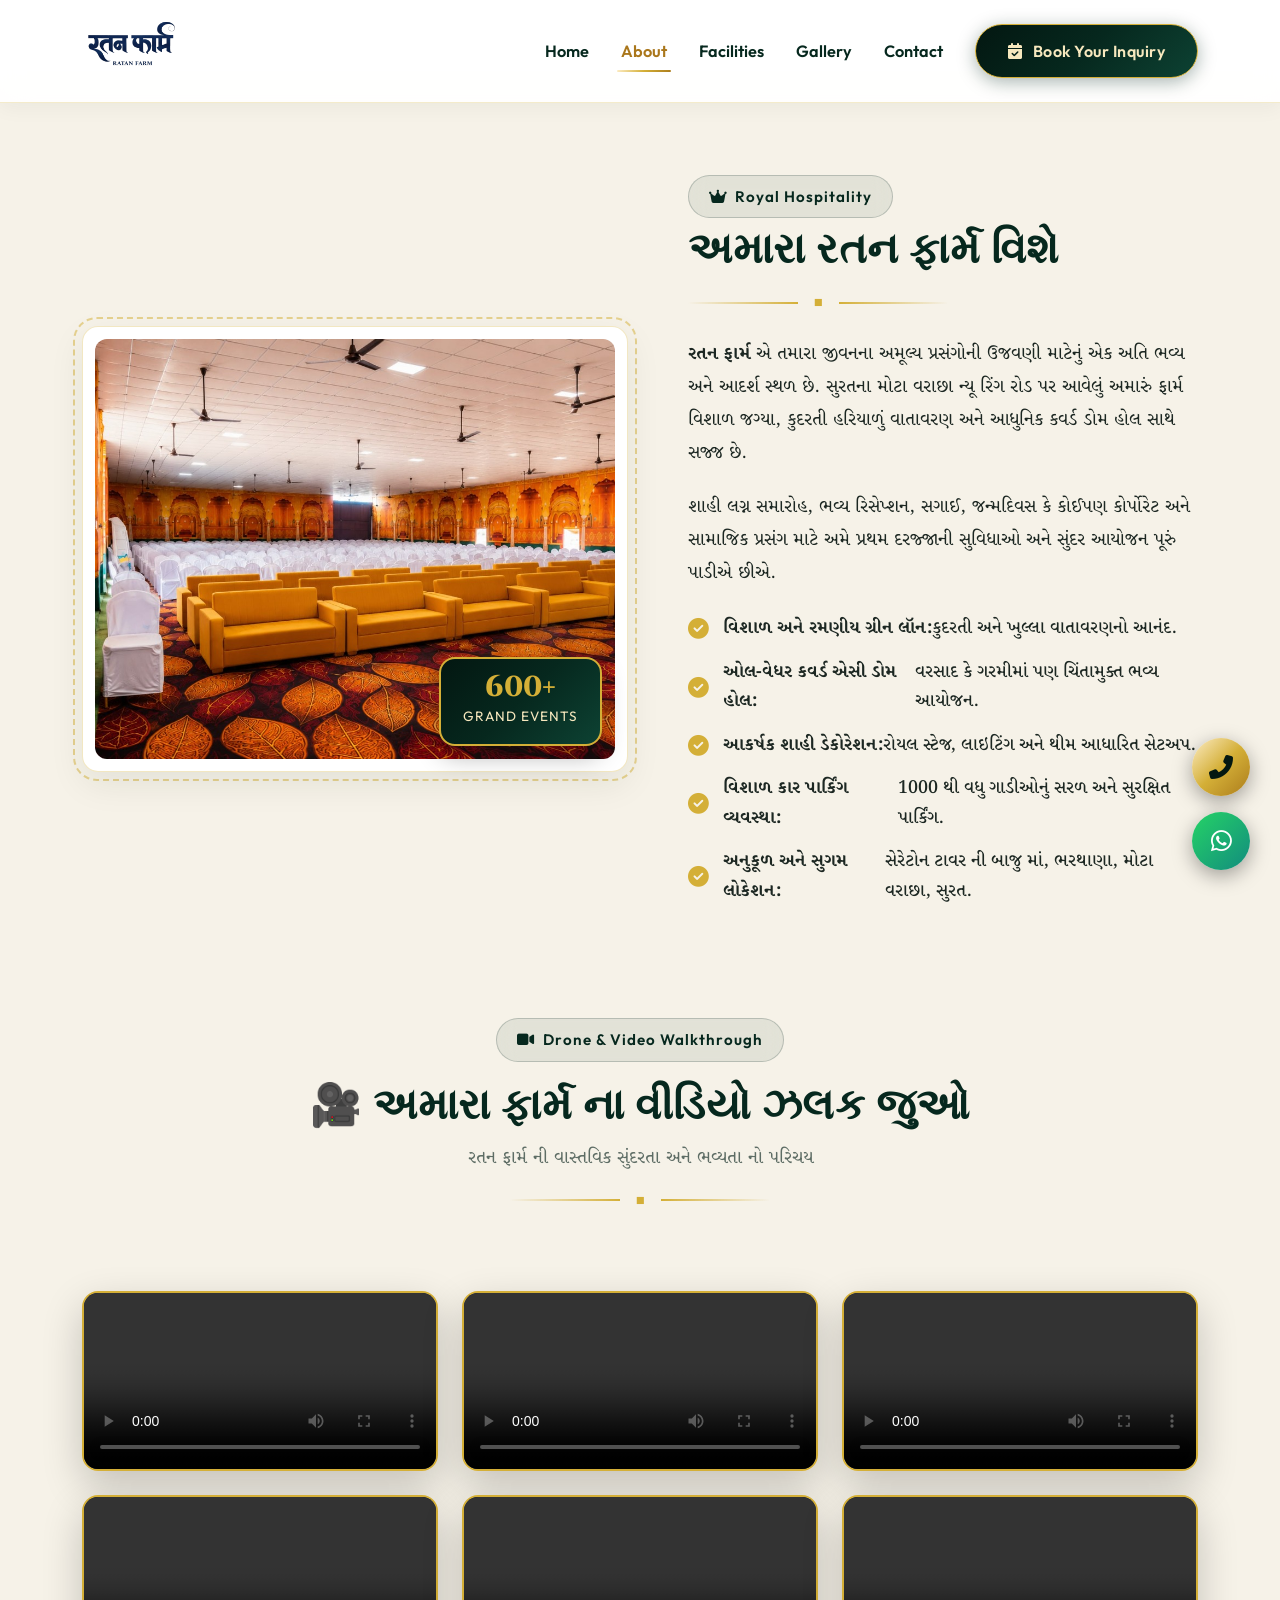
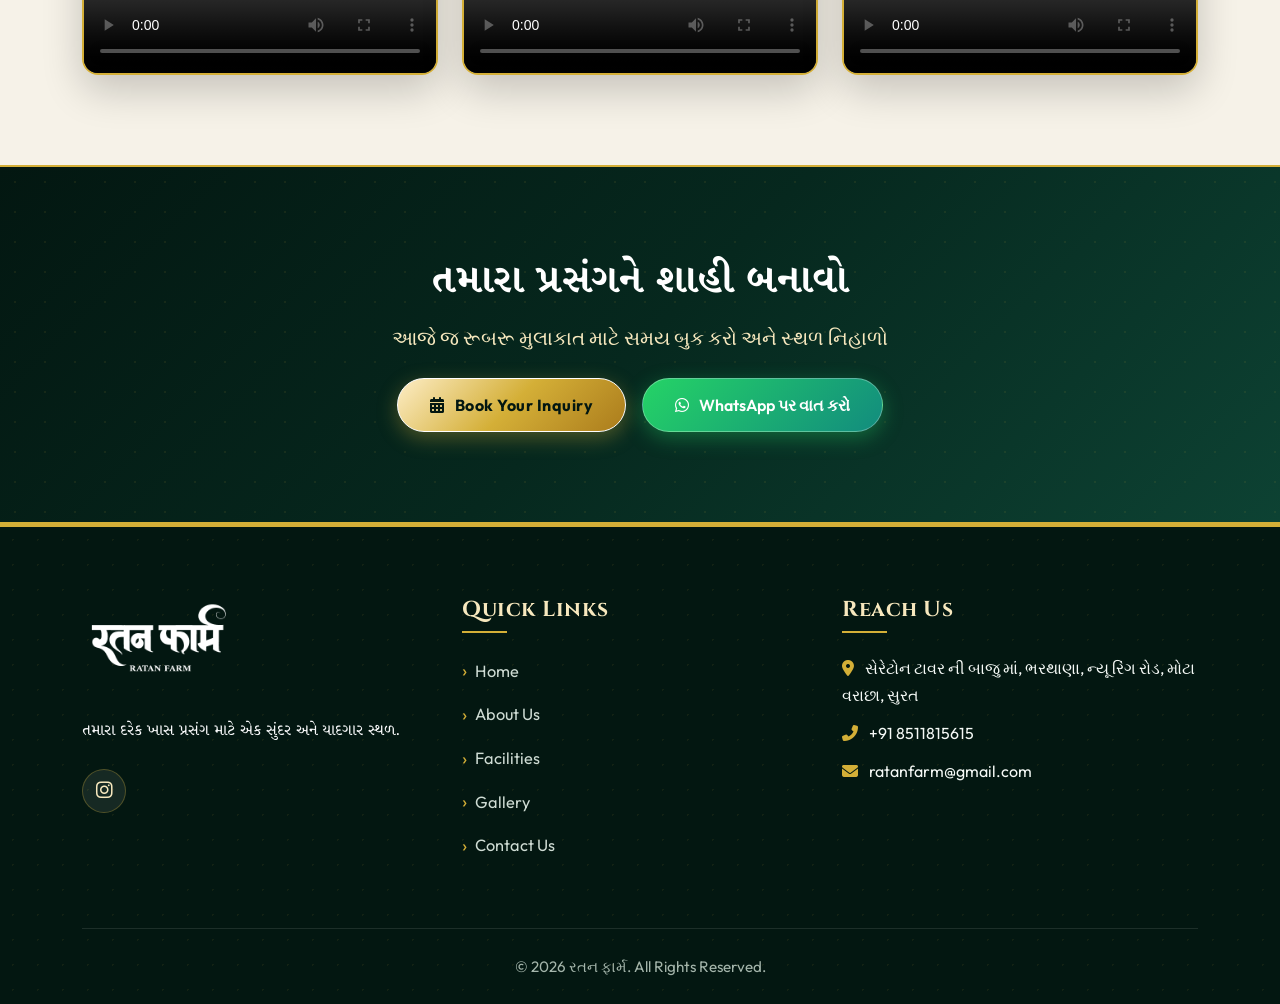
==== commit 7a3e85b4: "Update website" ====
--- a/public/about.html
+++ b/public/about.html
@@ -4,22 +4,22 @@
 <head>
     <meta charset="UTF-8">
     <meta name="viewport" content="width=device-width, initial-scale=1.0">
-    <title class="config-name">Party Plot</title>
+    <title class="config-name">Party Plot - About Us</title>
     <meta name="description"
-        content="તમારા દરેક ખાસ પ્રસંગ માટે એક સુંદર સ્થળ - Wedding, Reception, Engagement, and Social Events Venue.">
-    <meta name="keywords" content="Party Plot, Wedding Venue, Event Venue, Banquet, Marriage Hall">
+        content="અમારા રતન ફાર્મ વિશે - તમારા દરેક ખાસ પ્રસંગ માટે સુરતનું એક ભવ્ય, સુંદર અને અતિ સુવિધાસભર સ્થળ.">
+    <meta name="keywords" content="Party Plot About, Surat Wedding Lawn, Ratan Farm Info, Event Venue Surat">
 
     <!-- Open Graph Tags -->
-    <meta property="og:title" content="Party Plot | Wedding & Event Venue">
-    <meta property="og:description" content="Premium venue for your special occasions.">
+    <meta property="og:title" content="About Us | Ratan Farm Party Plot">
+    <meta property="og:description" content="Discover the royal ambience, dome banquet, and hospitality of Ratan Farm.">
     <meta property="og:image" content="images/hero.jpg">
     <meta property="og:type" content="website">
 
-    <!-- Fonts -->
+    <!-- Google Fonts -->
     <link rel="preconnect" href="https://fonts.googleapis.com">
     <link rel="preconnect" href="https://fonts.gstatic.com" crossorigin>
     <link
-        href="https://fonts.googleapis.com/css2?family=Inter:wght@400;500;600&family=Noto+Sans+Gujarati:wght@400;600;700&family=Playfair+Display:ital,wght@0,600;0,700;0,800;1,600&display=swap"
+        href="https://fonts.googleapis.com/css2?family=Cinzel:wght@600;700;800;900&family=Noto+Sans+Gujarati:wght@400;500;600;700&family=Noto+Serif+Gujarati:wght@500;600;700;800&family=Outfit:wght@300;400;500;600;700&family=Playfair+Display:ital,wght@0,600;0,700;0,800;1,600&display=swap"
         rel="stylesheet">
 
     <!-- AOS Animation CSS -->
@@ -40,67 +40,89 @@
     <!-- Header / Navbar -->
     <nav class="navbar navbar-expand-lg fixed-top">
         <div class="container">
-            <a class="navbar-brand" href="#">
+            <a class="navbar-brand" href="index.html">
                 <img src="images/logo.png" alt="Ratan Farm Logo" class="site-logo">
             </a>
-            <button class="navbar-toggler" type="button" data-bs-toggle="collapse" data-bs-toggle="collapse"
-                data-bs-target="#navbarNav">
+            <button class="navbar-toggler" type="button" data-bs-toggle="collapse" data-bs-target="#navbarNav"
+                aria-controls="navbarNav" aria-expanded="false" aria-label="Toggle navigation">
                 <span class="navbar-toggler-icon"></span>
             </button>
             <div class="collapse navbar-collapse" id="navbarNav">
                 <ul class="navbar-nav ms-auto align-items-center">
                     <li class="nav-item"><a class="nav-link" href="index.html">Home</a></li>
-                    <li class="nav-item"><a class="nav-link" href="about.html">About</a></li>
+                    <li class="nav-item"><a class="nav-link active" href="about.html">About</a></li>
                     <li class="nav-item"><a class="nav-link" href="facilities.html">Facilities</a></li>
-
                     <li class="nav-item"><a class="nav-link" href="gallery.html">Gallery</a></li>
                     <li class="nav-item"><a class="nav-link" href="contact.html">Contact</a></li>
                     <li class="nav-item ms-lg-3 mt-3 mt-lg-0">
-                        <a href="contact.html#booking" class="btn-primary-custom">Book Your Inquiry</a>
+                        <a href="contact.html#booking" class="btn-primary-custom">
+                            <i class="fas fa-calendar-check"></i> Book Your Inquiry
+                        </a>
                     </li>
                 </ul>
             </div>
         </div>
     </nav>
 
-
-    <div style="padding-top: 80px;"></div>
+    <div style="padding-top: 85px;"></div>
+
     <!-- About Section -->
     <section id="about" class="section-padding about-section">
         <div class="container">
             <div class="row align-items-center">
                 <div class="col-lg-6 mb-5 mb-lg-0" data-aos="fade-right">
-                    <img src="images/dome-hall-2.jpg" alt="About Our Party Plot" class="about-img img-fluid">
+                    <div class="about-img-frame">
+                        <img src="images/dome-hall-2.jpg" alt="About Our Party Plot" class="about-img img-fluid">
+                        <div class="about-badge-floating">
+                            <span class="years">600+</span>
+                            <span class="tag">Grand Events</span>
+                        </div>
+                    </div>
                 </div>
                 <div class="col-lg-6 ps-lg-5" data-aos="fade-left">
-                    <div class="section-title text-start">
+                    <div class="section-title text-start mb-4">
+                        <div class="luxury-badge luxury-badge-dark mb-2">
+                            <i class="fas fa-crown"></i> Royal Hospitality
+                        </div>
                         <h2>અમારા રતન ફાર્મ વિશે</h2>
-                        <div class="divider mx-0 mb-4"></div>
+                        <div class="divider mx-0 mb-4">
+                            <span class="divider-icon">◆</span>
+                        </div>
                     </div>
                     <div class="about-content gujarati-text">
-                        <p>રતન ફાર્મ એ તમારા જીવનના અમૂલ્ય પ્રસંગોની ઉજવણી માટેનું એક આદર્શ સ્થળ છે. વિશાળ જગ્યા અને
-                            સુંદર વાતાવરણ સાથે, અમે તમારા પ્રસંગને યાદગાર બનાવવા માટે કટિબદ્ધ છીએ.</p>
-                        <p>લગ્ન, રિસેપ્શન, સગાઈ કે અન્ય કોઈપણ સામાજિક પ્રસંગ માટે અમે શ્રેષ્ઠ સુવિધાઓ પ્રદાન કરીએ છીએ.
+                        <p>
+                            <strong>રતન ફાર્મ</strong> એ તમારા જીવનના અમૂલ્ય પ્રસંગોની ઉજવણી માટેનું એક અતિ ભવ્ય અને આદર્શ સ્થળ છે. સુરતના મોટા વરાછા ન્યૂ રિંગ રોડ પર આવેલું અમારું ફાર્મ વિશાળ જગ્યા, કુદરતી હરિયાળું વાતાવરણ અને આધુનિક કવર્ડ ડોમ હોલ સાથે સજ્જ છે.
+                        </p>
+                        <p>
+                            શાહી લગ્ન સમારોહ, ભવ્ય રિસેપ્શન, સગાઈ, જન્મદિવસ કે કોઈપણ કોર્પોરેટ અને સામાજિક પ્રસંગ માટે અમે પ્રથમ દરજ્જાની સુવિધાઓ અને સુંદર આયોજન પૂરું પાડીએ છીએ.
                         </p>
                         <ul class="about-list mt-4">
-                            <li><i class="fas fa-check-circle"></i> વિશાળ અને સુંદર જગ્યા</li>
-                            <li><i class="fas fa-check-circle"></i> આકર્ષક ડેકોરેશનની સુવિધા</li>
-                            <li><i class="fas fa-check-circle"></i> મહેમાનો માટે આરામદાયક બેઠક વ્યવસ્થા</li>
-                            <li><i class="fas fa-check-circle"></i> વિશાળ પાર્કિંગ એરિયા</li>
-                            <li><i class="fas fa-check-circle"></i> અનુકૂળ અને સરળ લોકેશન</li>
+                            <li><i class="fas fa-check-circle"></i> <strong>વિશાળ અને રમણીય ગ્રીન લૉન:</strong> કુદરતી અને ખુલ્લા વાતાવરણનો આનંદ.</li>
+                            <li><i class="fas fa-check-circle"></i> <strong>ઓલ-વેધર કવર્ડ એસી ડોમ હોલ:</strong> વરસાદ કે ગરમીમાં પણ ચિંતામુક્ત ભવ્ય આયોજન.</li>
+                            <li><i class="fas fa-check-circle"></i> <strong>આકર્ષક શાહી ડેકોરેશન:</strong> રોયલ સ્ટેજ, લાઇટિંગ અને થીમ આધારિત સેટઅપ.</li>
+                            <li><i class="fas fa-check-circle"></i> <strong>વિશાળ કાર પાર્કિંગ વ્યવસ્થા:</strong> 1000 થી વધુ ગાડીઓનું સરળ અને સુરક્ષિત પાર્કિંગ.</li>
+                            <li><i class="fas fa-check-circle"></i> <strong>અનુકૂળ અને સુગમ લોકેશન:</strong> સેરેટોન ટાવર ની બાજુ માં, ભરથાણા, મોટા વરાછા, સુરત.</li>
                         </ul>
                     </div>
                 </div>
             </div>
-            <!-- Video Section inside About -->
-            <div class="row mt-5 g-4" data-aos="fade-up">
+
+            <!-- Video Showcase Section -->
+            <div class="row mt-5 pt-4 g-4" data-aos="fade-up">
                 <div class="col-12">
                     <div class="section-title">
-                        <h2>🎥 અમારા ફાર્મ નો ડ્રોન વ્યુ જુઓ</h2>
-                        <div class="divider"></div>
-                    </div>
-                </div>
-                <div class="col-md-6">
+                        <div class="luxury-badge luxury-badge-dark">
+                            <i class="fas fa-video"></i> Drone & Video Walkthrough
+                        </div>
+                        <h2>🎥 અમારા ફાર્મ ના વીડિયો ઝલક જુઓ</h2>
+                        <p class="gujarati-text">રતન ફાર્મ ની વાસ્તવિક સુંદરતા અને ભવ્યતા નો પરિચય</p>
+                        <div class="divider">
+                            <span class="divider-icon">◆</span>
+                        </div>
+                    </div>
+                </div>
+
+                <div class="col-md-6 col-lg-4" data-aos="fade-up" data-aos-delay="100">
                     <div class="video-container">
                         <video controls playsinline preload="metadata" class="farm-video">
                             <source src="images/ratan-farm-video.mp4#t=1" type="video/mp4">
@@ -108,7 +130,8 @@
                         </video>
                     </div>
                 </div>
-                <div class="col-md-6">
+
+                <div class="col-md-6 col-lg-4" data-aos="fade-up" data-aos-delay="150">
                     <div class="video-container">
                         <video controls playsinline preload="metadata" class="farm-video">
                             <source src="images/ratan-farm-video2.mp4#t=1" type="video/mp4">
@@ -116,7 +139,8 @@
                         </video>
                     </div>
                 </div>
-                <div class="col-md-6">
+
+                <div class="col-md-6 col-lg-4" data-aos="fade-up" data-aos-delay="200">
                     <div class="video-container">
                         <video controls playsinline preload="metadata" class="farm-video">
                             <source src="images/ratan-farm-video3.mp4#t=1" type="video/mp4">
@@ -124,7 +148,8 @@
                         </video>
                     </div>
                 </div>
-                <div class="col-md-6">
+
+                <div class="col-md-6 col-lg-4" data-aos="fade-up" data-aos-delay="250">
                     <div class="video-container">
                         <video controls playsinline preload="metadata" class="farm-video">
                             <source src="images/ratan-farm-video4.mp4#t=1" type="video/mp4">
@@ -132,7 +157,8 @@
                         </video>
                     </div>
                 </div>
-                <div class="col-md-6">
+
+                <div class="col-md-6 col-lg-4" data-aos="fade-up" data-aos-delay="300">
                     <div class="video-container">
                         <video controls playsinline preload="metadata" class="farm-video">
                             <source src="images/ratan-farm-video5.mp4#t=1" type="video/mp4">
@@ -140,7 +166,8 @@
                         </video>
                     </div>
                 </div>
-                <div class="col-md-6">
+
+                <div class="col-md-6 col-lg-4" data-aos="fade-up" data-aos-delay="350">
                     <div class="video-container">
                         <video controls playsinline preload="metadata" class="farm-video">
                             <source src="images/ratan-farm-video7.mp4#t=1" type="video/mp4">
@@ -148,14 +175,22 @@
                         </video>
                     </div>
                 </div>
-                <div class="col-md-6">
-                    <div class="video-container">
-                        <video controls playsinline preload="metadata" class="farm-video">
-                            <source src="images/ratan-farm-video8.mp4#t=1" type="video/mp4">
-                            તમારું બ્રાઉઝર વીડિયો સપોર્ટ નથી કરતું.
-                        </video>
-                    </div>
-                </div>
+            </div>
+        </div>
+    </section>
+
+    <!-- Booking CTA Banner -->
+    <section class="booking-section section-padding">
+        <div class="container position-relative z-1 text-center" data-aos="zoom-in">
+            <h2 class="display-6 fw-bold text-white mb-3 gujarati-text">તમારા પ્રસંગને શાહી બનાવો</h2>
+            <p class="lead text-warning mb-4" style="color: var(--gold-light) !important;">આજે જ રૂબરૂ મુલાકાત માટે સમય બુક કરો અને સ્થળ નિહાળો</p>
+            <div class="d-flex justify-content-center gap-3 flex-wrap">
+                <a href="contact.html#booking" class="btn-gold">
+                    <i class="fas fa-calendar-alt"></i> Book Your Inquiry
+                </a>
+                <a href="#" class="btn-whatsapp config-whatsapp-href" target="_blank">
+                    <i class="fab fa-whatsapp"></i> WhatsApp પર વાત કરો
+                </a>
             </div>
         </div>
     </section>
@@ -163,13 +198,15 @@
     <!-- Footer -->
     <footer class="footer">
         <div class="container">
-            <div class="row">
+            <div class="row g-4">
                 <div class="col-lg-4 mb-4 mb-lg-0">
                     <img src="images/logo.png" alt="Ratan Farm Logo" class="site-logo mb-3 footer-logo">
-                    <p class="gujarati-text mb-4">તમારા દરેક ખાસ પ્રસંગ માટે એક સુંદર સ્થળ.</p>
+                    <p class="gujarati-text mb-4 text-light">તમારા દરેક ખાસ પ્રસંગ માટે એક સુંદર અને યાદગાર સ્થળ.</p>
                     <div class="social-icons">
                         <a href="https://www.instagram.com/ratan_farm_?igsi=MWl4dmRtbTkzMWU4bw=="
-                            class="config-instagram" target="_blank"><i class="fab fa-instagram"></i></a>
+                            class="config-instagram" target="_blank" aria-label="Instagram">
+                            <i class="fab fa-instagram"></i>
+                        </a>
                     </div>
                 </div>
                 <div class="col-lg-4 mb-4 mb-lg-0">
@@ -179,17 +216,23 @@
                         <li><a href="about.html">About Us</a></li>
                         <li><a href="facilities.html">Facilities</a></li>
                         <li><a href="gallery.html">Gallery</a></li>
-                        <li><a href="contact.html">Contact</a></li>
+                        <li><a href="contact.html">Contact Us</a></li>
                     </ul>
                 </div>
                 <div class="col-lg-4">
                     <h4>Reach Us</h4>
                     <ul class="footer-links">
-                        <li><i class="fas fa-map-marker-alt me-2 text-warning"></i> <span
-                                class="config-address">Address</span></li>
-                        <li><i class="fas fa-phone-alt me-2 text-warning"></i> <span class="config-phone">Phone</span>
+                        <li>
+                            <i class="fas fa-map-marker-alt me-2" style="color: var(--gold-color);"></i>
+                            <span class="config-address">Address</span>
                         </li>
-                        <li><i class="fas fa-envelope me-2 text-warning"></i> <span class="config-email">Email</span>
+                        <li>
+                            <i class="fas fa-phone-alt me-2" style="color: var(--gold-color);"></i>
+                            <span class="config-phone">Phone</span>
+                        </li>
+                        <li>
+                            <i class="fas fa-envelope me-2" style="color: var(--gold-color);"></i>
+                            <span class="config-email">Email</span>
                         </li>
                     </ul>
                 </div>
@@ -202,9 +245,12 @@
 
     <!-- Floating Buttons -->
     <div class="floating-btns">
-        <a href="#" class="float-btn float-call config-phone-href"><i class="fas fa-phone-alt"></i></a>
-        <a href="#" class="float-btn float-whatsapp config-whatsapp-href" target="_blank"><i
-                class="fab fa-whatsapp"></i></a>
+        <a href="#" class="float-btn float-call config-phone-href" aria-label="Call Now">
+            <i class="fas fa-phone-alt"></i>
+        </a>
+        <a href="#" class="float-btn float-whatsapp config-whatsapp-href" target="_blank" aria-label="WhatsApp Us">
+            <i class="fab fa-whatsapp"></i>
+        </a>
     </div>
 
     <!-- Scripts -->
--- a/public/style.css
+++ b/public/style.css
@@ -1,154 +1,350 @@
+/* =========================================================
+   RATAN FARM (રતન ફાર્મ) - LUXURY ROYAL EMERALD & GOLD DESIGN SYSTEM
+   ========================================================= */
+
+@import url('https://fonts.googleapis.com/css2?family=Cinzel:wght@500;600;700;800;900&family=Noto+Sans+Gujarati:wght@400;500;600;700&family=Noto+Serif+Gujarati:wght@500;600;700;800&family=Outfit:wght@300;400;500;600;700&family=Playfair+Display:ital,wght@0,600;0,700;0,800;1,600&display=swap');
+
 :root {
-  --primary-color: #0b3d2b; /* Dark Green */
-  --primary-dark: #072a1e;
-  --accent-color: #0a4f35; /* Dark Green Accent */
-  --gold-color: #d4af37; /* Premium Gold */
-  --gold-light: #f3e5ab;
-  --bg-color: #ffffff;
-  --bg-light: #f8f9fa;
-  --text-dark: #333333;
-  --text-light: #f5f5f5;
-  --font-primary: 'Inter', sans-serif;
-  --font-heading: 'Playfair Display', serif;
-  --font-gujarati: 'Noto Sans Gujarati', sans-serif;
-  --border-radius: 12px;
-  --box-shadow: 0 10px 30px rgba(0, 0, 0, 0.08);
-  --glass-bg: rgba(255, 255, 255, 0.85);
-  --glass-border: 1px solid rgba(255, 255, 255, 0.3);
-}
-
+  /* Royal Emerald & Champagne Gold Palette */
+  --primary-color: #06281e;        /* Deep Royal Emerald */
+  --primary-dark: #031711;         /* Ultra Deep Velvet Emerald */
+  --primary-light: #0d4233;        /* Soft Emerald */
+  --accent-color: #0f5240;         /* Vibrant Emerald Accent */
+  
+  --gold-color: #d4af37;           /* Metallic Royal Gold */
+  --gold-light: #f7e8be;           /* Shimmering Pale Gold */
+  --gold-dark: #aa771c;            /* Deep Bronze Gold */
+  --gold-gradient: linear-gradient(135deg, #fdedc6 0%, #d4af37 50%, #ab7c1c 100%);
+  --gold-gradient-hover: linear-gradient(135deg, #ffffff 0%, #f3d478 50%, #c4932d 100%);
+  --emerald-gradient: linear-gradient(135deg, #031711 0%, #06281e 50%, #0d4233 100%);
+  
+  --bg-color: #fcfaf6;             /* Warm Pearl Ivory */
+  --bg-light: #f6f2e8;            /* Soft Champagne Cream */
+  --card-bg: #ffffff;
+  --text-dark: #1c2722;            /* Rich Dark Charcoal Slate */
+  --text-muted: #5e6d65;           /* Refined Muted Gray-Green */
+  --text-light: #f5f9f6;           /* Crisp Light Ivory */
+  
+  --border-gold: rgba(212, 175, 55, 0.3);
+  --border-gold-strong: rgba(212, 175, 55, 0.7);
+  --border-radius: 16px;
+  --border-radius-sm: 10px;
+  --border-radius-pill: 50px;
+  
+  --box-shadow: 0 12px 35px rgba(6, 40, 30, 0.08);
+  --box-shadow-hover: 0 20px 45px rgba(6, 40, 30, 0.16);
+  --gold-glow: 0 0 25px rgba(212, 175, 55, 0.35);
+  
+  --glass-bg: rgba(255, 255, 255, 0.9);
+  --glass-border: 1px solid rgba(212, 175, 55, 0.25);
+  
+  --font-primary: 'Outfit', sans-serif;
+  --font-heading: 'Cinzel', 'Playfair Display', serif;
+  --font-gujarati: 'Noto Serif Gujarati', 'Noto Sans Gujarati', serif;
+}
+
+/* =========================================================
+   Base & Reset
+   ========================================================= */
 * {
   margin: 0;
   padding: 0;
   box-sizing: border-box;
 }
 
+html {
+  scroll-behavior: smooth;
+}
+
 body {
   font-family: var(--font-primary);
   color: var(--text-dark);
   background-color: var(--bg-color);
-  line-height: 1.6;
+  line-height: 1.65;
   overflow-x: hidden;
+  -webkit-font-smoothing: antialiased;
 }
 
 h1, h2, h3, h4, h5, h6 {
   font-family: var(--font-heading);
   color: var(--primary-color);
   font-weight: 700;
+  letter-spacing: 0.5px;
 }
 
 .gujarati-text {
   font-family: var(--font-gujarati);
 }
 
-/* Glassmorphism */
-.glass-panel {
-  background: var(--glass-bg);
+a {
+  text-decoration: none;
+  transition: all 0.3s ease;
+}
+
+/* =========================================================
+   Utilities & Common Classes
+   ========================================================= */
+.section-padding {
+  padding: 90px 0;
+}
+
+.gold-gradient-text {
+  background: var(--gold-gradient);
+  -webkit-background-clip: text;
+  -webkit-text-fill-color: transparent;
+  display: inline-block;
+}
+
+.luxury-badge {
+  display: inline-flex;
+  align-items: center;
+  gap: 8px;
+  background: rgba(212, 175, 55, 0.12);
+  border: 1px solid var(--border-gold);
+  color: var(--gold-color);
+  padding: 8px 20px;
+  border-radius: var(--border-radius-pill);
+  font-size: 0.95rem;
+  font-weight: 600;
+  letter-spacing: 1px;
+  margin-bottom: 20px;
   backdrop-filter: blur(10px);
-  -webkit-backdrop-filter: blur(10px);
-  border: var(--glass-border);
-  box-shadow: var(--box-shadow);
-}
-
-/* Utility */
-.section-padding {
-  padding: 80px 0;
+}
+
+.luxury-badge-dark {
+  background: rgba(6, 40, 30, 0.08);
+  border: 1px solid rgba(6, 40, 30, 0.2);
+  color: var(--primary-color);
 }
 
 .section-title {
   text-align: center;
-  margin-bottom: 50px;
+  margin-bottom: 55px;
   position: relative;
 }
 
 .section-title h2 {
-  font-size: 2.5rem;
-  margin-bottom: 15px;
+  font-size: 2.6rem;
+  font-weight: 700;
+  margin-bottom: 12px;
+  color: var(--primary-color);
+}
+
+.section-title p {
+  color: var(--text-muted);
+  font-size: 1.15rem;
+  max-width: 650px;
+  margin: 0 auto 15px;
+}
+
+.section-title .divider {
+  display: flex;
+  align-items: center;
+  justify-content: center;
+  gap: 15px;
+  margin: 15px auto 0;
+  max-width: 260px;
+}
+
+.section-title .divider::before,
+.section-title .divider::after {
+  content: '';
+  height: 2px;
+  flex: 1;
+  background: linear-gradient(90deg, transparent, var(--gold-color));
+}
+
+.section-title .divider::after {
+  background: linear-gradient(90deg, var(--gold-color), transparent);
+}
+
+.section-title .divider-icon {
+  color: var(--gold-color);
+  font-size: 14px;
+  transform: rotate(45deg);
+  display: inline-block;
+}
+
+/* =========================================================
+   Buttons
+   ========================================================= */
+.btn-primary-custom {
+  background: var(--emerald-gradient);
+  color: var(--gold-light) !important;
+  border: 1.5px solid var(--gold-color);
+  padding: 13px 32px;
+  border-radius: var(--border-radius-pill);
+  font-weight: 600;
+  font-size: 1rem;
   letter-spacing: 0.5px;
-}
-
-.section-title .divider {
-  width: 80px;
-  height: 3px;
-  background: linear-gradient(90deg, transparent, var(--gold-color), transparent);
-  margin: 0 auto;
-  border-radius: 2px;
-}
-
-/* Buttons */
-.btn-primary-custom {
-  background-color: var(--primary-color);
-  color: var(--gold-light);
-  border: 1px solid var(--gold-color);
+  box-shadow: 0 4px 18px rgba(6, 40, 30, 0.35);
+  transition: all 0.35s cubic-bezier(0.2, 0.8, 0.2, 1);
+  display: inline-flex;
+  align-items: center;
+  justify-content: center;
+  gap: 10px;
+  cursor: pointer;
+}
+
+.btn-primary-custom:hover {
+  background: var(--gold-gradient);
+  color: var(--primary-dark) !important;
+  border-color: #fff;
+  transform: translateY(-3px);
+  box-shadow: 0 8px 25px rgba(212, 175, 55, 0.5);
+}
+
+.btn-gold {
+  background: var(--gold-gradient);
+  color: var(--primary-dark) !important;
+  border: 1.5px solid #fff;
+  padding: 13px 32px;
+  border-radius: var(--border-radius-pill);
+  font-weight: 700;
+  font-size: 1rem;
+  letter-spacing: 0.5px;
+  box-shadow: 0 6px 20px rgba(212, 175, 55, 0.35);
+  transition: all 0.35s ease;
+  display: inline-flex;
+  align-items: center;
+  justify-content: center;
+  gap: 10px;
+}
+
+.btn-gold:hover {
+  background: var(--gold-gradient-hover);
+  transform: translateY(-3px);
+  box-shadow: 0 10px 30px rgba(212, 175, 55, 0.6);
+}
+
+.btn-whatsapp {
+  background: linear-gradient(135deg, #25D366 0%, #128C7E 100%);
+  color: white !important;
+  padding: 13px 32px;
+  border-radius: var(--border-radius-pill);
+  font-weight: 600;
+  border: 1.5px solid rgba(255, 255, 255, 0.3);
+  box-shadow: 0 6px 20px rgba(37, 211, 102, 0.35);
+  transition: all 0.35s ease;
+  display: inline-flex;
+  align-items: center;
+  justify-content: center;
+  gap: 10px;
+}
+
+.btn-whatsapp:hover {
+  background: linear-gradient(135deg, #2ae771 0%, #0d6d62 100%);
+  color: white !important;
+  transform: translateY(-3px);
+  box-shadow: 0 10px 25px rgba(37, 211, 102, 0.5);
+}
+
+.btn-outline-gold {
+  background: transparent;
+  color: var(--gold-color) !important;
+  border: 1.5px solid var(--gold-color);
   padding: 12px 30px;
-  border-radius: 30px;
+  border-radius: var(--border-radius-pill);
   font-weight: 600;
-  transition: all 0.3s ease;
-  display: inline-block;
-  text-decoration: none;
-}
-
-.btn-primary-custom:hover {
-  background-color: var(--gold-color);
-  color: var(--primary-dark);
-  box-shadow: 0 5px 15px rgba(212, 175, 55, 0.4);
-}
-
-.btn-whatsapp {
-  background-color: #25D366;
-  color: white;
-  padding: 12px 30px;
-  border-radius: 30px;
-  font-weight: 600;
-  border: none;
-  transition: all 0.3s ease;
-  display: inline-block;
-  text-decoration: none;
-}
-
-.btn-whatsapp:hover {
-  background-color: #128C7E;
-  color: white;
+  transition: all 0.35s ease;
+  display: inline-flex;
+  align-items: center;
+  justify-content: center;
+  gap: 8px;
+}
+
+.btn-outline-gold:hover {
+  background: var(--gold-color);
+  color: var(--primary-dark) !important;
   transform: translateY(-3px);
-  box-shadow: 0 5px 15px rgba(37, 211, 102, 0.4);
-}
-
-/* Navbar */
+  box-shadow: 0 6px 20px rgba(212, 175, 55, 0.4);
+}
+
+/* =========================================================
+   Navbar (Floating Glassmorphic Header)
+   ========================================================= */
 .navbar {
-  background: rgba(255, 255, 255, 0.95);
-  backdrop-filter: blur(10px);
-  box-shadow: 0 2px 15px rgba(0,0,0,0.1);
-  padding: 15px 0;
-  transition: all 0.3s ease;
+  background: rgba(255, 255, 255, 0.92);
+  backdrop-filter: blur(15px);
+  -webkit-backdrop-filter: blur(15px);
+  border-bottom: 1.5px solid rgba(212, 175, 55, 0.25);
+  box-shadow: 0 4px 20px rgba(6, 40, 30, 0.05);
+  padding: 12px 0;
+  transition: all 0.4s ease;
+  z-index: 1030;
+}
+
+.navbar.scrolled {
+  background: rgba(255, 255, 255, 0.98);
+  box-shadow: 0 10px 30px rgba(6, 40, 30, 0.1);
+  padding: 8px 0;
 }
 
 .site-logo {
-  max-height: 70px; /* Increased size for navbar */
+  max-height: 68px;
   width: auto;
   object-fit: contain;
+  transition: transform 0.3s ease;
+}
+
+.site-logo:hover {
+  transform: scale(1.03);
 }
 
 .footer-logo {
-  max-height: 110px; /* Increased size for footer */
-  /* Make the transparent PNG's text pure white for the dark footer */
-  filter: brightness(0) invert(1); 
+  max-height: 105px;
+  filter: brightness(0) invert(1);
 }
 
 .nav-link {
-  font-weight: 500;
-  color: var(--text-dark) !important;
-  margin: 0 10px;
-  transition: color 0.3s ease;
   font-family: var(--font-primary);
-}
-
-.nav-link:hover, .nav-link.active {
-  color: var(--gold-color) !important;
-}
-
-/* Hero Section */
+  font-weight: 600;
+  font-size: 1.02rem;
+  color: var(--primary-color) !important;
+  margin: 0 12px;
+  padding: 8px 4px !important;
+  position: relative;
+  transition: all 0.3s ease;
+}
+
+.nav-link::after {
+  content: '';
+  position: absolute;
+  bottom: 0;
+  left: 50%;
+  width: 0;
+  height: 2.5px;
+  background: var(--gold-gradient);
+  transition: all 0.3s cubic-bezier(0.2, 0.8, 0.2, 1);
+  transform: translateX(-50%);
+  border-radius: 2px;
+}
+
+.nav-link:hover, 
+.nav-link.active {
+  color: var(--gold-dark) !important;
+}
+
+.nav-link:hover::after,
+.nav-link.active::after {
+  width: 100%;
+}
+
+.navbar-toggler {
+  border: 1.5px solid var(--border-gold);
+  padding: 8px 12px;
+  border-radius: var(--border-radius-sm);
+}
+
+.navbar-toggler:focus {
+  box-shadow: 0 0 0 3px rgba(212, 175, 55, 0.25);
+}
+
+/* =========================================================
+   Hero Section
+   ========================================================= */
 .hero {
-  height: 100vh;
+  min-height: 100vh;
   position: relative;
   background-image: url('images/hero.jpg');
   background-size: cover;
@@ -156,6 +352,8 @@
   background-repeat: no-repeat;
   display: flex;
   align-items: center;
+  justify-content: center;
+  padding-top: 100px;
 }
 
 .hero-overlay {
@@ -164,7 +362,12 @@
   left: 0;
   width: 100%;
   height: 100%;
-  background: linear-gradient(to right, rgba(11, 61, 43, 0.85), rgba(0, 0, 0, 0.5));
+  background: linear-gradient(
+    135deg,
+    rgba(3, 23, 17, 0.88) 0%,
+    rgba(6, 40, 30, 0.8) 55%,
+    rgba(3, 23, 17, 0.92) 100%
+  );
 }
 
 .hero-content {
@@ -172,121 +375,341 @@
   z-index: 10;
   color: white;
   text-align: center;
+  max-width: 960px;
+  margin: 0 auto;
+  padding: 40px 15px;
 }
 
 .hero h1 {
   color: white;
-  font-size: 3.5rem;
+  font-size: 4rem;
   font-weight: 800;
   margin-bottom: 20px;
-  text-shadow: 2px 2px 4px rgba(0,0,0,0.5);
+  letter-spacing: 1px;
+  text-shadow: 0 4px 15px rgba(0, 0, 0, 0.6);
+}
+
+.hero h1 .gold-title {
+  background: var(--gold-gradient);
+  -webkit-background-clip: text;
+  -webkit-text-fill-color: transparent;
+  display: block;
 }
 
 .hero .subtitle-guj {
+  font-size: 2rem;
+  color: var(--gold-light);
+  margin-bottom: 18px;
+  font-family: var(--font-gujarati);
+  font-weight: 600;
+  text-shadow: 0 2px 10px rgba(0, 0, 0, 0.5);
+}
+
+.hero .events-list {
+  font-size: 1.25rem;
+  color: #e5ede8;
+  margin-bottom: 35px;
+  letter-spacing: 2px;
+  text-transform: uppercase;
+  font-weight: 500;
+}
+
+.hero .hero-btn-group {
+  display: flex;
+  justify-content: center;
+  gap: 15px;
+  flex-wrap: wrap;
+}
+
+/* =========================================================
+   Counters & Stats (Floating Glassmorphic Cards)
+   ========================================================= */
+.counters {
+  background: var(--emerald-gradient);
+  color: white;
+  padding: 60px 0;
+  position: relative;
+  overflow: hidden;
+  border-top: 2px solid var(--gold-color);
+  border-bottom: 2px solid var(--gold-color);
+}
+
+.counters::before {
+  content: '';
+  position: absolute;
+  top: 0; left: 0; width: 100%; height: 100%;
+  background-image: radial-gradient(rgba(212, 175, 55, 0.15) 1px, transparent 1px);
+  background-size: 25px 25px;
+  opacity: 0.6;
+  pointer-events: none;
+}
+
+.counter-card {
+  background: rgba(255, 255, 255, 0.05);
+  backdrop-filter: blur(10px);
+  -webkit-backdrop-filter: blur(10px);
+  border: 1px solid var(--border-gold);
+  border-radius: var(--border-radius);
+  padding: 35px 25px;
+  text-align: center;
+  transition: all 0.4s ease;
+  position: relative;
+  overflow: hidden;
+}
+
+.counter-card::before {
+  content: '';
+  position: absolute;
+  top: 0;
+  left: 0;
+  width: 100%;
+  height: 3px;
+  background: var(--gold-gradient);
+}
+
+.counter-card:hover {
+  transform: translateY(-8px);
+  background: rgba(255, 255, 255, 0.09);
+  border-color: var(--gold-color);
+  box-shadow: 0 15px 35px rgba(0, 0, 0, 0.3), var(--gold-glow);
+}
+
+.counter-icon {
+  width: 65px;
+  height: 65px;
+  border-radius: 50%;
+  background: rgba(212, 175, 55, 0.15);
+  border: 1px solid var(--border-gold);
+  color: var(--gold-color);
+  display: flex;
+  align-items: center;
+  justify-content: center;
   font-size: 1.8rem;
-  color: var(--gold-color);
-  margin-bottom: 15px;
-  font-family: var(--font-gujarati);
-  text-shadow: 1px 1px 3px rgba(0,0,0,0.5);
-}
-
-.hero .events-list {
-  font-size: 1.2rem;
-  margin-bottom: 30px;
-  letter-spacing: 1px;
-}
-
-/* About Section */
+  margin: 0 auto 18px;
+  transition: all 0.4s ease;
+}
+
+.counter-card:hover .counter-icon {
+  background: var(--gold-gradient);
+  color: var(--primary-dark);
+  transform: rotateY(180deg);
+}
+
+.counter-number {
+  font-size: 3.2rem;
+  font-weight: 800;
+  color: var(--gold-light);
+  font-family: var(--font-heading);
+  line-height: 1.1;
+  margin-bottom: 8px;
+}
+
+.counter-text {
+  font-size: 1.15rem;
+  color: #d1ded7;
+  font-weight: 500;
+  text-transform: capitalize;
+}
+
+/* =========================================================
+   About Section
+   ========================================================= */
 .about-section {
   background-color: var(--bg-light);
-}
-
-.about-img {
+  position: relative;
+}
+
+.about-img-frame {
+  position: relative;
+  padding: 12px;
+  background: white;
   border-radius: var(--border-radius);
   box-shadow: var(--box-shadow);
+  border: 1px solid var(--border-gold);
+}
+
+.about-img-frame::after {
+  content: '';
+  position: absolute;
+  top: -10px;
+  right: -10px;
+  bottom: -10px;
+  left: -10px;
+  border: 2px dashed var(--gold-color);
+  border-radius: calc(var(--border-radius) + 8px);
+  z-index: -1;
+  opacity: 0.5;
+}
+
+.about-img {
+  border-radius: calc(var(--border-radius) - 4px);
+  width: 100%;
+  height: 420px;
+  object-fit: cover;
+  display: block;
+}
+
+.about-badge-floating {
+  position: absolute;
+  bottom: 25px;
+  right: 25px;
+  background: var(--emerald-gradient);
+  color: white;
+  border: 2px solid var(--gold-color);
+  padding: 15px 22px;
+  border-radius: var(--border-radius);
+  box-shadow: 0 10px 25px rgba(0, 0, 0, 0.3);
+  text-align: center;
+}
+
+.about-badge-floating .years {
+  font-size: 1.8rem;
+  font-weight: 800;
+  color: var(--gold-color);
+  font-family: var(--font-heading);
+  display: block;
+  line-height: 1;
+}
+
+.about-badge-floating .tag {
+  font-size: 0.85rem;
+  color: var(--gold-light);
+  text-transform: uppercase;
+  letter-spacing: 1px;
+}
+
+.about-content p {
+  font-size: 1.15rem;
+  line-height: 1.8;
+  color: var(--text-dark);
+  margin-bottom: 20px;
+}
+
+.about-list {
+  list-style: none;
+  padding: 0;
+}
+
+.about-list li {
+  margin-bottom: 14px;
+  font-size: 1.12rem;
+  display: flex;
+  align-items: center;
+  color: var(--text-dark);
+  font-weight: 500;
+}
+
+.about-list li i {
+  color: var(--gold-color);
+  font-size: 1.3rem;
+  margin-right: 14px;
+  flex-shrink: 0;
+}
+
+/* =========================================================
+   Facilities Section
+   ========================================================= */
+.facility-card {
+  background: white;
+  border-radius: var(--border-radius);
+  padding: 40px 30px;
+  text-align: center;
+  box-shadow: var(--box-shadow);
+  transition: all 0.4s cubic-bezier(0.2, 0.8, 0.2, 1);
+  height: 100%;
+  border: 1px solid rgba(6, 40, 30, 0.08);
+  position: relative;
+  overflow: hidden;
+}
+
+.facility-card::before {
+  content: '';
+  position: absolute;
+  top: 0;
+  left: 0;
+  width: 100%;
+  height: 4px;
+  background: linear-gradient(90deg, transparent, var(--gold-color), transparent);
+  transition: all 0.4s ease;
+}
+
+.facility-card:hover {
+  transform: translateY(-12px);
+  box-shadow: var(--box-shadow-hover);
+  border-color: var(--border-gold-strong);
+}
+
+.facility-card:hover::before {
+  height: 6px;
+  background: var(--gold-gradient);
+}
+
+.facility-icon {
+  width: 85px;
+  height: 85px;
+  background: rgba(6, 40, 30, 0.05);
+  border: 2px solid var(--border-gold);
+  color: var(--primary-color);
+  border-radius: 50%;
+  display: flex;
+  align-items: center;
+  justify-content: center;
+  font-size: 2.2rem;
+  margin: 0 auto 24px;
+  transition: all 0.4s ease;
+}
+
+.facility-card:hover .facility-icon {
+  background: var(--gold-gradient);
+  color: var(--primary-dark);
+  border-color: #fff;
+  transform: scale(1.1) rotate(5deg);
+  box-shadow: 0 8px 25px rgba(212, 175, 55, 0.4);
+}
+
+.facility-title {
+  font-size: 1.4rem;
+  margin-bottom: 12px;
+  color: var(--primary-color);
+}
+
+.facility-card p {
+  color: var(--text-muted);
+  font-size: 1.02rem;
+  margin-bottom: 0;
+}
+
+/* =========================================================
+   Event Categories Cards
+   ========================================================= */
+.event-card {
+  border-radius: var(--border-radius);
+  overflow: hidden;
+  box-shadow: var(--box-shadow);
+  margin-bottom: 30px;
+  transition: all 0.4s ease;
+  position: relative;
+  background: white;
+  border: 1px solid rgba(6, 40, 30, 0.08);
+}
+
+.event-card:hover {
+  transform: translateY(-10px);
+  box-shadow: var(--box-shadow-hover);
+  border-color: var(--gold-color);
+}
+
+.event-img-wrapper {
+  position: relative;
+  overflow: hidden;
+  height: 270px;
+}
+
+.event-img {
   width: 100%;
   height: 100%;
   object-fit: cover;
-  border: 3px solid var(--gold-color);
-}
-
-.about-content p {
-  font-size: 1.1rem;
-  margin-bottom: 20px;
-}
-
-.about-list {
-  list-style: none;
-  padding: 0;
-}
-
-.about-list li {
-  margin-bottom: 10px;
-  font-size: 1.1rem;
-}
-
-.about-list i {
-  color: var(--gold-color);
-  margin-right: 10px;
-}
-
-/* Facilities */
-.facility-card {
-  background: white;
-  border-radius: var(--border-radius);
-  padding: 30px;
-  text-align: center;
-  box-shadow: 0 10px 30px rgba(0,0,0,0.05);
-  transition: all 0.4s cubic-bezier(0.175, 0.885, 0.32, 1.275);
-  height: 100%;
-  border: 1px solid #f0f0f0;
-}
-
-.facility-card:hover {
-  transform: translateY(-15px) scale(1.02);
-  box-shadow: 0 20px 40px rgba(11, 61, 43, 0.15);
-  border-color: var(--gold-color);
-}
-
-.facility-icon {
-  width: 80px;
-  height: 80px;
-  background-color: var(--primary-color);
-  color: var(--gold-light);
-  border-radius: 50%;
-  display: flex;
-  align-items: center;
-  justify-content: center;
-  font-size: 2rem;
-  margin: 0 auto 20px;
-  transition: all 0.4s ease;
-}
-
-.facility-card:hover .facility-icon {
-  background-color: var(--gold-color);
-  color: var(--primary-dark);
-  transform: rotateY(180deg);
-}
-
-/* Events */
-.event-card {
-  border-radius: var(--border-radius);
-  overflow: hidden;
-  box-shadow: 0 10px 30px rgba(0,0,0,0.1);
-  margin-bottom: 30px;
-  transition: all 0.4s ease;
-}
-
-.event-card:hover {
-  transform: translateY(-10px);
-  box-shadow: 0 20px 40px rgba(212, 175, 55, 0.2);
-}
-
-.event-img {
-  width: 100%;
-  height: 250px;
-  object-fit: cover;
-  transition: transform 0.6s ease;
+  transition: transform 0.7s cubic-bezier(0.2, 0.8, 0.2, 1);
   display: block;
 }
 
@@ -299,36 +722,76 @@
   bottom: 0;
   left: 0;
   width: 100%;
-  padding: 20px;
-  background: linear-gradient(to top, rgba(0,0,0,0.9), transparent);
+  padding: 24px;
+  background: linear-gradient(to top, rgba(3, 23, 17, 0.95) 0%, rgba(6, 40, 30, 0.6) 60%, transparent 100%);
   color: white;
 }
 
 .event-overlay h3 {
-  color: var(--gold-color);
-  margin-bottom: 5px;
-  font-size: 1.3rem;
-}
-
-/* Gallery */
+  color: var(--gold-light);
+  margin-bottom: 6px;
+  font-size: 1.45rem;
+}
+
+.event-overlay p {
+  font-size: 0.95rem;
+  color: #e5ede8;
+  margin-bottom: 0;
+}
+
+/* =========================================================
+   Gallery Section & Filters
+   ========================================================= */
 .gallery-section {
   background-color: var(--bg-light);
+}
+
+.gallery-filter {
+  display: flex;
+  justify-content: center;
+  flex-wrap: wrap;
+  gap: 12px;
+  margin-bottom: 45px;
+}
+
+.filter-btn {
+  background: white;
+  color: var(--primary-color);
+  border: 1.5px solid var(--border-gold);
+  padding: 10px 24px;
+  border-radius: var(--border-radius-pill);
+  font-weight: 600;
+  font-size: 0.95rem;
+  transition: all 0.3s ease;
+  cursor: pointer;
+  box-shadow: 0 4px 12px rgba(6, 40, 30, 0.05);
+}
+
+.filter-btn:hover,
+.filter-btn.active {
+  background: var(--gold-gradient);
+  color: var(--primary-dark);
+  border-color: var(--gold-color);
+  box-shadow: 0 6px 18px rgba(212, 175, 55, 0.35);
+  transform: translateY(-2px);
 }
 
 .gallery-item {
   border-radius: var(--border-radius);
   overflow: hidden;
   position: relative;
-  box-shadow: 0 8px 25px rgba(0,0,0,0.08);
+  box-shadow: var(--box-shadow);
   transition: all 0.4s ease;
-  height: 270px;
-  background: #f8f9fa;
-  border: 1px solid rgba(0, 0, 0, 0.06);
+  height: 290px;
+  background: #fff;
+  border: 1.5px solid rgba(212, 175, 55, 0.2);
+  cursor: pointer;
 }
 
 .gallery-item:hover {
-  transform: translateY(-6px);
-  box-shadow: 0 15px 35px rgba(11, 61, 43, 0.18);
+  transform: translateY(-8px);
+  border-color: var(--gold-color);
+  box-shadow: 0 16px 35px rgba(6, 40, 30, 0.18), var(--gold-glow);
 }
 
 .gallery-item img {
@@ -336,123 +799,153 @@
   height: 100%;
   object-fit: cover;
   object-position: center;
-  transition: transform 0.6s ease;
+  transition: transform 0.7s cubic-bezier(0.2, 0.8, 0.2, 1);
   display: block;
 }
 
 .gallery-item:hover img {
-  transform: scale(1.08);
+  transform: scale(1.1);
 }
 
 .gallery-overlay {
   position: absolute;
-  top: 0; left: 0; width: 100%; height: 100%;
-  background: rgba(11, 61, 43, 0.7);
-  display: flex;
+  top: 0;
+  left: 0;
+  width: 100%;
+  height: 100%;
+  background: linear-gradient(135deg, rgba(6, 40, 30, 0.8) 0%, rgba(3, 23, 17, 0.85) 100%);
+  display: flex;
+  flex-direction: column;
   justify-content: center;
   align-items: center;
   opacity: 0;
-  transition: opacity 0.3s ease;
+  transition: opacity 0.35s ease;
+  padding: 20px;
+  text-align: center;
 }
 
 .gallery-item:hover .gallery-overlay {
   opacity: 1;
 }
 
-.gallery-overlay i {
+.gallery-overlay-icon {
+  width: 55px;
+  height: 55px;
+  border-radius: 50%;
+  background: var(--gold-gradient);
+  color: var(--primary-dark);
+  display: flex;
+  align-items: center;
+  justify-content: center;
+  font-size: 1.4rem;
+  margin-bottom: 12px;
+  transform: scale(0.7);
+  transition: transform 0.35s cubic-bezier(0.2, 0.8, 0.2, 1);
+}
+
+.gallery-item:hover .gallery-overlay-icon {
+  transform: scale(1);
+}
+
+.gallery-overlay-text {
   color: white;
-  font-size: 2rem;
+  font-size: 1rem;
+  font-weight: 600;
+  letter-spacing: 0.5px;
 }
 
 /* Lightbox */
 .lightbox {
   display: none;
   position: fixed;
-  z-index: 1050;
+  z-index: 2000;
   top: 0;
   left: 0;
   width: 100%;
   height: 100%;
-  background: rgba(0,0,0,0.9);
-  align-items: center;
-  justify-content: center;
+  background: rgba(3, 23, 17, 0.95);
+  backdrop-filter: blur(15px);
+  -webkit-backdrop-filter: blur(15px);
+  align-items: center;
+  justify-content: center;
+  padding: 20px;
 }
 
 .lightbox.active {
   display: flex;
 }
 
-.lightbox img {
+.lightbox-content-box {
+  position: relative;
   max-width: 90%;
   max-height: 90vh;
-  border-radius: 8px;
-  box-shadow: 0 0 20px rgba(255,255,255,0.2);
+}
+
+.lightbox img {
+  max-width: 100%;
+  max-height: 85vh;
+  border-radius: var(--border-radius);
+  border: 2px solid var(--gold-color);
+  box-shadow: 0 10px 40px rgba(0, 0, 0, 0.5), var(--gold-glow);
+  display: block;
 }
 
 .lightbox-close {
   position: absolute;
-  top: 20px;
-  right: 30px;
+  top: -45px;
+  right: 0;
+  color: var(--gold-light);
+  font-size: 36px;
+  cursor: pointer;
+  line-height: 1;
+  transition: all 0.3s ease;
+}
+
+.lightbox-close:hover {
   color: white;
-  font-size: 40px;
-  cursor: pointer;
-}
-
-/* Why Choose Us Counters */
-.counters {
-  background: var(--primary-color);
-  color: white;
-  padding: 60px 0;
-}
-
-.counter-item {
-  text-align: center;
-  margin-bottom: 30px;
-}
-
-.counter-number {
-  font-size: 3rem;
-  font-weight: 700;
-  color: var(--gold-color);
-  font-family: var(--font-heading);
-}
-
-.counter-text {
-  font-size: 1.2rem;
-  margin-top: 10px;
-}
-
-/* Booking Section */
+  transform: rotate(90deg) scale(1.1);
+}
+
+/* =========================================================
+   Booking & Contact Section (Harmonized Royal Emerald Theme)
+   ========================================================= */
 .booking-section {
   position: relative;
-  background: linear-gradient(135deg, #0a1628 0%, #1a2a4a 40%, #0d1b3e 100%);
+  background: var(--emerald-gradient);
   color: white;
   overflow: hidden;
+  border-top: 2px solid var(--gold-color);
+  border-bottom: 2px solid var(--gold-color);
 }
 
 .booking-section::before {
   content: '';
   position: absolute;
   top: 0; left: 0; width: 100%; height: 100%;
-  background-image: url('[data-uri]');
+  background-image: radial-gradient(rgba(212, 175, 55, 0.12) 1px, transparent 1px);
+  background-size: 30px 30px;
+  opacity: 0.7;
 }
 
 .booking-card {
   background: white;
-  border-radius: 16px;
+  border-radius: var(--border-radius);
   padding: 45px 40px;
   color: var(--text-dark);
-  box-shadow: 0 25px 50px rgba(0,0,0,0.25);
-  border-top: 4px solid var(--gold-color);
+  box-shadow: 0 25px 60px rgba(0, 0, 0, 0.35);
+  border: 1.5px solid var(--border-gold);
+  border-top: 5px solid var(--gold-color);
   position: relative;
 }
 
 .booking-card h3 {
-  font-size: 1.6rem;
+  font-size: 1.8rem;
   color: var(--primary-color);
   font-weight: 700;
   position: relative;
   padding-bottom: 15px;
+  margin-bottom: 25px;
+  text-align: center;
 }
 
 .booking-card h3::after {
@@ -461,223 +954,161 @@
   bottom: 0;
   left: 50%;
   transform: translateX(-50%);
-  width: 60px;
+  width: 70px;
   height: 3px;
-  background: linear-gradient(90deg, var(--gold-color), var(--primary-color));
+  background: var(--gold-gradient);
   border-radius: 2px;
 }
 
 .booking-card .form-label {
   font-weight: 600;
-  font-size: 0.9rem;
-  color: #555;
-  text-transform: uppercase;
-  letter-spacing: 0.5px;
-  margin-bottom: 6px;
+  font-size: 0.92rem;
+  color: var(--primary-color);
+  margin-bottom: 7px;
+  display: flex;
+  align-items: center;
+  gap: 8px;
+}
+
+.booking-card .form-label i {
+  color: var(--gold-dark);
 }
 
 .booking-card .form-control,
 .booking-card .form-select {
-  border: 2px solid #e8e8e8;
-  border-radius: 10px;
+  border: 1.5px solid #e2e8e4;
+  border-radius: var(--border-radius-sm);
   padding: 12px 16px;
   font-size: 1rem;
   transition: all 0.3s ease;
-  background-color: #fafafa;
+  background-color: #fafbfc;
+  color: var(--text-dark);
 }
 
 .booking-card .form-control:hover,
 .booking-card .form-select:hover {
-  border-color: #ccc;
+  border-color: #c7d4cc;
 }
 
 .booking-card .form-control:focus,
 .booking-card .form-select:focus {
   border-color: var(--gold-color);
   background-color: #fff;
-  box-shadow: 0 0 0 0.2rem rgba(212, 175, 55, 0.15);
+  box-shadow: 0 0 0 4px rgba(212, 175, 55, 0.2);
+  outline: none;
 }
 
 .booking-card .btn-submit {
-  background: linear-gradient(135deg, var(--primary-color), #0a4f35);
-  color: var(--gold-light);
-  border: 2px solid var(--gold-color);
-  padding: 14px 30px;
-  border-radius: 12px;
+  width: 100%;
+  background: var(--gold-gradient);
+  color: var(--primary-dark);
+  border: 1.5px solid #fff;
+  padding: 15px 30px;
+  border-radius: var(--border-radius-pill);
   font-weight: 700;
   font-size: 1.05rem;
-  transition: all 0.3s ease;
-  text-transform: uppercase;
-  letter-spacing: 1px;
+  transition: all 0.35s ease;
+  letter-spacing: 0.5px;
   cursor: pointer;
+  box-shadow: 0 8px 25px rgba(212, 175, 55, 0.4);
+  display: flex;
+  align-items: center;
+  justify-content: center;
+  gap: 10px;
 }
 
 .booking-card .btn-submit:hover {
-  background: linear-gradient(135deg, var(--gold-color), #c5a028);
-  color: var(--primary-dark);
+  background: var(--gold-gradient-hover);
   transform: translateY(-2px);
-  box-shadow: 0 8px 25px rgba(212, 175, 55, 0.4);
-}
-
-.booking-card .btn-submit i {
-  margin-right: 8px;
-}
-
-.form-control:focus {
-  border-color: var(--gold-color);
-  box-shadow: 0 0 0 0.25rem rgba(212, 175, 55, 0.25);
-}
-
-/* Location */
+  box-shadow: 0 12px 30px rgba(212, 175, 55, 0.6);
+}
+
+/* Location & Contact Info */
 .map-container {
-  height: 450px;
+  height: 460px;
   border-radius: var(--border-radius);
   overflow: hidden;
   box-shadow: var(--box-shadow);
-}
-
-/* Contact Details */
+  border: 2px solid var(--border-gold);
+}
+
+.contact-card {
+  background: white;
+  border-radius: var(--border-radius);
+  padding: 35px 30px;
+  box-shadow: var(--box-shadow);
+  border: 1px solid var(--border-gold);
+  height: 100%;
+}
+
 .contact-item {
   display: flex;
-  align-items: center;
-  margin-bottom: 20px;
+  align-items: flex-start;
+  margin-bottom: 25px;
+}
+
+.contact-item:last-child {
+  margin-bottom: 0;
 }
 
 .contact-icon {
-  width: 50px;
-  height: 50px;
-  background-color: var(--primary-color);
-  color: var(--gold-color);
+  width: 52px;
+  height: 52px;
+  background: rgba(6, 40, 30, 0.06);
+  border: 1.5px solid var(--border-gold);
+  color: var(--gold-dark);
   border-radius: 50%;
   display: flex;
   justify-content: center;
   align-items: center;
-  font-size: 1.5rem;
-  margin-right: 15px;
+  font-size: 1.35rem;
+  margin-right: 18px;
+  flex-shrink: 0;
+  transition: all 0.3s ease;
+}
+
+.contact-item:hover .contact-icon {
+  background: var(--gold-gradient);
+  color: var(--primary-dark);
+  border-color: #fff;
+  transform: scale(1.08);
 }
 
 .contact-info h4 {
-  margin-bottom: 5px;
-  font-size: 1.1rem;
-}
-
-.contact-info p {
+  margin-bottom: 4px;
+  font-size: 1.15rem;
+  color: var(--primary-color);
+}
+
+.contact-info p,
+.contact-info a {
   margin: 0;
-  color: var(--text-dark);
-}
-
-/* Footer */
-.footer {
-  background-color: var(--primary-dark);
-  color: var(--text-light);
-  padding: 60px 0 20px;
-}
-
-.footer h4 {
-  color: var(--gold-color);
-  margin-bottom: 20px;
-}
-
-.footer-links {
-  list-style: none;
-  padding: 0;
-}
-
-.footer-links li {
-  margin-bottom: 10px;
-}
-
-.footer-links a {
-  color: var(--text-light);
-  text-decoration: none;
-  transition: color 0.3s;
-}
-
-.footer-links a:hover {
-  color: var(--gold-color);
-}
-
-.social-icons a {
-  display: inline-block;
-  width: 40px;
-  height: 40px;
-  background: rgba(255,255,255,0.1);
-  color: white;
-  text-align: center;
-  line-height: 40px;
-  border-radius: 50%;
-  margin-right: 10px;
-  transition: all 0.3s;
-}
-
-.social-icons a:hover {
-  background: var(--gold-color);
-  color: var(--primary-dark);
-  transform: translateY(-3px);
-}
-
-.footer-bottom {
-  margin-top: 40px;
-  padding-top: 20px;
-  border-top: 1px solid rgba(255,255,255,0.1);
-  text-align: center;
-}
-
-/* Floating Buttons */
-.floating-btns {
-  position: fixed;
-  bottom: 30px;
-  right: 30px;
-  display: flex;
-  flex-direction: column;
-  gap: 15px;
-  z-index: 999;
-}
-
-.float-btn {
-  width: 60px;
-  height: 60px;
-  border-radius: 50%;
-  display: flex;
-  justify-content: center;
-  align-items: center;
-  color: white;
-  font-size: 24px;
-  text-decoration: none;
-  box-shadow: 0 4px 15px rgba(0,0,0,0.3);
-  transition: all 0.3s ease;
-  animation: floatButton 3s ease-in-out infinite;
-}
-
-@keyframes floatButton {
-  0%, 100% { transform: translateY(0); }
-  50% { transform: translateY(-15px); }
-}
-
-.float-btn:hover {
-  transform: scale(1.15) translateY(-5px);
-  color: white;
-  animation-play-state: paused;
-}
-
-.float-whatsapp {
-  background-color: #25D366;
-}
-
-.float-call {
-  background-color: var(--gold-color);
-}
-
-/* Animations */
-/* AOS library handles scroll animations now */
-
-/* Video Section */
+  color: var(--text-muted);
+  font-size: 1.02rem;
+}
+
+.contact-info a:hover {
+  color: var(--gold-dark);
+}
+
+/* =========================================================
+   Video Section
+   ========================================================= */
+.video-showcase-box {
+  border-radius: var(--border-radius);
+  overflow: hidden;
+  box-shadow: var(--box-shadow-hover);
+  border: 2.5px solid var(--gold-color);
+  background: #000;
+  position: relative;
+}
+
 .video-container {
   margin: 0 auto;
   border-radius: var(--border-radius);
   overflow: hidden;
-  box-shadow: 0 15px 40px rgba(0, 0, 0, 0.15);
-  border: 3px solid var(--gold-color);
+  box-shadow: 0 15px 40px rgba(0, 0, 0, 0.2);
+  border: 2px solid var(--gold-color);
 }
 
 .farm-video {
@@ -687,71 +1118,275 @@
   background-color: #000;
 }
 
-/* Media Queries */
+/* =========================================================
+   Footer
+   ========================================================= */
+.footer {
+  background-color: var(--primary-dark);
+  color: var(--text-light);
+  padding: 70px 0 25px;
+  border-top: 3px solid var(--gold-color);
+  position: relative;
+}
+
+.footer::before {
+  content: '';
+  position: absolute;
+  top: 0; left: 0; width: 100%; height: 100%;
+  background-image: radial-gradient(rgba(212, 175, 55, 0.08) 1px, transparent 1px);
+  background-size: 25px 25px;
+  pointer-events: none;
+}
+
+.footer h4 {
+  color: var(--gold-light);
+  font-size: 1.35rem;
+  margin-bottom: 22px;
+  position: relative;
+  padding-bottom: 10px;
+}
+
+.footer h4::after {
+  content: '';
+  position: absolute;
+  bottom: 0;
+  left: 0;
+  width: 45px;
+  height: 2px;
+  background: var(--gold-color);
+}
+
+.footer-links {
+  list-style: none;
+  padding: 0;
+}
+
+.footer-links li {
+  margin-bottom: 12px;
+}
+
+.footer-links a {
+  color: #cfdcd4;
+  font-size: 1.02rem;
+  transition: all 0.3s ease;
+  display: inline-flex;
+  align-items: center;
+  gap: 8px;
+}
+
+.footer-links a::before {
+  content: '›';
+  color: var(--gold-color);
+  font-size: 1.2rem;
+  transition: transform 0.3s ease;
+}
+
+.footer-links a:hover {
+  color: var(--gold-light);
+  transform: translateX(5px);
+}
+
+.footer-links a:hover::before {
+  transform: translateX(3px);
+}
+
+.social-icons {
+  display: flex;
+  gap: 12px;
+  margin-top: 15px;
+}
+
+.social-icons a {
+  display: inline-flex;
+  align-items: center;
+  justify-content: center;
+  width: 44px;
+  height: 44px;
+  background: rgba(255, 255, 255, 0.08);
+  border: 1px solid rgba(212, 175, 55, 0.3);
+  color: var(--gold-light);
+  border-radius: 50%;
+  font-size: 1.2rem;
+  transition: all 0.35s ease;
+}
+
+.social-icons a:hover {
+  background: var(--gold-gradient);
+  color: var(--primary-dark);
+  border-color: #fff;
+  transform: translateY(-4px);
+  box-shadow: 0 6px 20px rgba(212, 175, 55, 0.4);
+}
+
+.footer-bottom {
+  margin-top: 50px;
+  padding-top: 25px;
+  border-top: 1px solid rgba(255, 255, 255, 0.1);
+  text-align: center;
+  color: #a4b5ab;
+  font-size: 0.95rem;
+}
+
+/* =========================================================
+   Floating Action Buttons
+   ========================================================= */
+.floating-btns {
+  position: fixed;
+  bottom: 30px;
+  right: 30px;
+  display: flex;
+  flex-direction: column;
+  gap: 16px;
+  z-index: 999;
+}
+
+.float-btn {
+  width: 58px;
+  height: 58px;
+  border-radius: 50%;
+  display: flex;
+  justify-content: center;
+  align-items: center;
+  color: white !important;
+  font-size: 24px;
+  box-shadow: 0 6px 20px rgba(0, 0, 0, 0.35);
+  transition: all 0.3s ease;
+  position: relative;
+}
+
+.float-whatsapp {
+  background: linear-gradient(135deg, #25D366 0%, #128C7E 100%);
+  animation: pulseGreen 2.5s infinite;
+}
+
+.float-call {
+  background: var(--gold-gradient);
+  color: var(--primary-dark) !important;
+  animation: pulseGold 2.5s infinite;
+}
+
+@keyframes pulseGreen {
+  0% {
+    box-shadow: 0 0 0 0 rgba(37, 211, 102, 0.6), 0 6px 20px rgba(0, 0, 0, 0.3);
+  }
+  70% {
+    box-shadow: 0 0 0 16px rgba(37, 211, 102, 0), 0 6px 20px rgba(0, 0, 0, 0.3);
+  }
+  100% {
+    box-shadow: 0 0 0 0 rgba(37, 211, 102, 0), 0 6px 20px rgba(0, 0, 0, 0.3);
+  }
+}
+
+@keyframes pulseGold {
+  0% {
+    box-shadow: 0 0 0 0 rgba(212, 175, 55, 0.6), 0 6px 20px rgba(0, 0, 0, 0.3);
+  }
+  70% {
+    box-shadow: 0 0 0 16px rgba(212, 175, 55, 0), 0 6px 20px rgba(0, 0, 0, 0.3);
+  }
+  100% {
+    box-shadow: 0 0 0 0 rgba(212, 175, 55, 0), 0 6px 20px rgba(0, 0, 0, 0.3);
+  }
+}
+
+.float-btn:hover {
+  transform: scale(1.15) translateY(-4px);
+  animation-play-state: paused;
+}
+
+/* =========================================================
+   Responsive Design & Media Queries
+   ========================================================= */
+@media (max-width: 991px) {
+  .hero h1 {
+    font-size: 3rem;
+  }
+  .navbar-collapse {
+    background: white;
+    padding: 20px;
+    border-radius: var(--border-radius);
+    box-shadow: 0 15px 35px rgba(6, 40, 30, 0.15);
+    margin-top: 15px;
+    border: 1px solid var(--border-gold);
+  }
+  .nav-link {
+    margin: 8px 0;
+  }
+  .section-padding {
+    padding: 70px 0;
+  }
+}
+
 @media (max-width: 768px) {
-  /* Mobile ma background image hatavi ne solid gradient rakhyo */
   .hero {
-    background-image: none !important;
-  }
-  .hero-overlay {
-    background: linear-gradient(135deg, #0b3d2b 0%, #072a1e 50%, #0a4f35 100%);
-  }
-
-  .hero h1 { font-size: 2.2rem; }
-  .hero .subtitle-guj { font-size: 1.4rem; }
-  .section-padding { padding: 50px 0; }
-  .floating-btns { bottom: 20px; right: 20px; }
-  .float-btn { width: 50px; height: 50px; font-size: 20px; }
-  .counter-item { margin-bottom: 40px; }
-
-  /* Mobile: Badhi photos same (uniform) height ma dekhay */
-  .event-img {
-    height: 220px;
-  }
-
-  .gallery-item img {
-    height: 220px;
-  }
-
-  /* Event cards mobile par full width row thay to equal spacing */
-  .event-card {
+    min-height: 90vh;
+    padding-top: 90px;
+  }
+  .hero h1 {
+    font-size: 2.3rem;
+  }
+  .hero .subtitle-guj {
+    font-size: 1.45rem;
+  }
+  .hero .events-list {
+    font-size: 1.05rem;
+    letter-spacing: 1px;
+  }
+  .section-title h2 {
+    font-size: 2.1rem;
+  }
+  .section-padding {
+    padding: 55px 0;
+  }
+  .booking-card {
+    padding: 30px 20px;
+  }
+  .counter-card {
     margin-bottom: 20px;
-  }
-
-  /* Gallery items margin reduce on mobile */
+    padding: 25px 15px;
+  }
+  .counter-number {
+    font-size: 2.6rem;
+  }
+  .floating-btns {
+    bottom: 20px;
+    right: 20px;
+    gap: 12px;
+  }
+  .float-btn {
+    width: 50px;
+    height: 50px;
+    font-size: 20px;
+  }
+  .about-img {
+    height: 300px;
+  }
   .gallery-item {
-    margin-bottom: 20px;
-  }
-
-  /* About image max height on mobile */
-  .about-img {
-    max-height: 280px;
-    object-fit: cover;
+    height: 230px;
+  }
+  .map-container {
+    height: 320px;
+  }
+}
+
+@media (max-width: 480px) {
+  .hero h1 {
+    font-size: 1.95rem;
+  }
+  .hero .subtitle-guj {
+    font-size: 1.25rem;
+  }
+  .section-title h2 {
+    font-size: 1.8rem;
+  }
+  .btn-primary-custom,
+  .btn-gold,
+  .btn-whatsapp {
     width: 100%;
-  }
-
-  /* Booking card padding reduce */
-  .booking-card {
-    padding: 25px 20px;
-  }
-
-  /* Map height reduce on mobile */
-  .map-container {
-    height: 300px;
-  }
-}
-
-/* Extra small screens (max 480px) */
-@media (max-width: 480px) {
-  .event-img {
-    height: 200px;
-  }
-
-  .gallery-item img {
-    height: 200px;
-  }
-
-  .hero h1 { font-size: 1.8rem; }
-  .hero .subtitle-guj { font-size: 1.2rem; }
-  .section-title h2 { font-size: 1.8rem; }
-}
+    padding: 12px 20px;
+  }
+  .hero .hero-btn-group {
+    flex-direction: column;
+    width: 100%;
+  }
+}
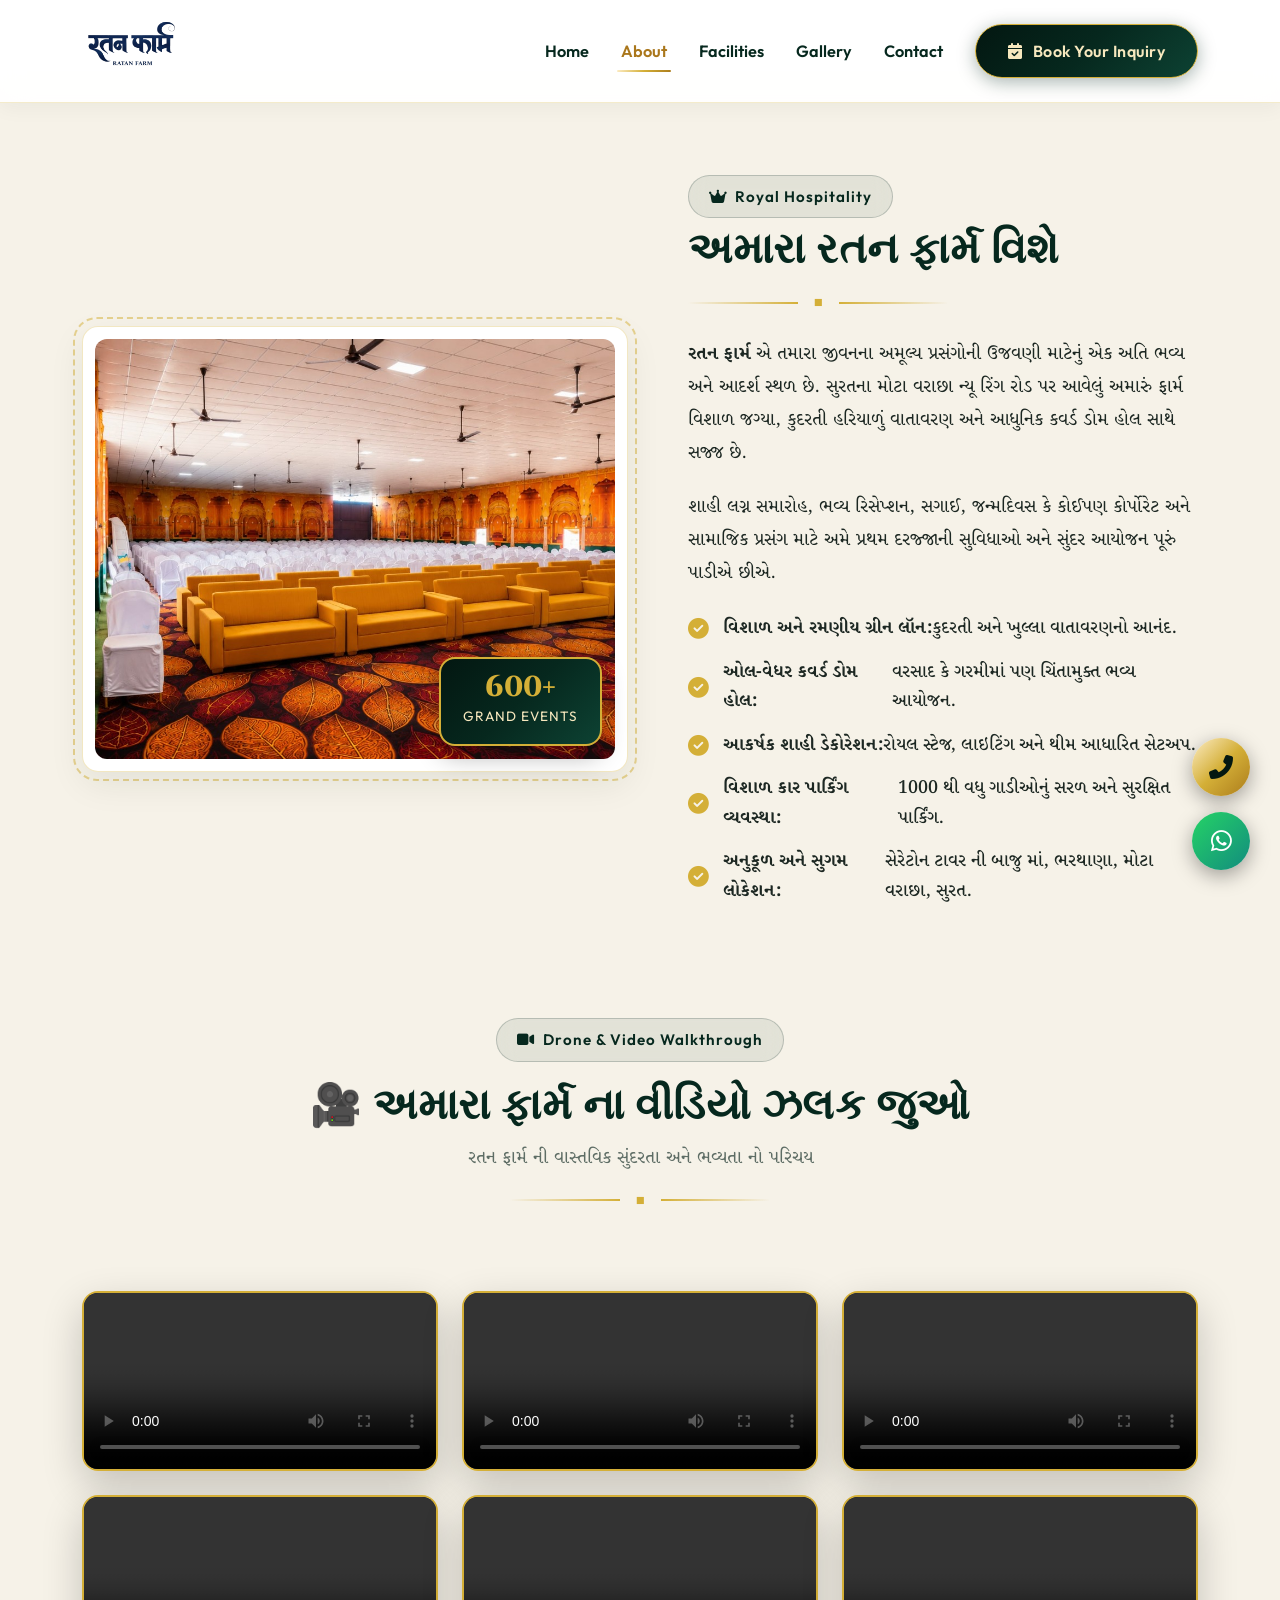
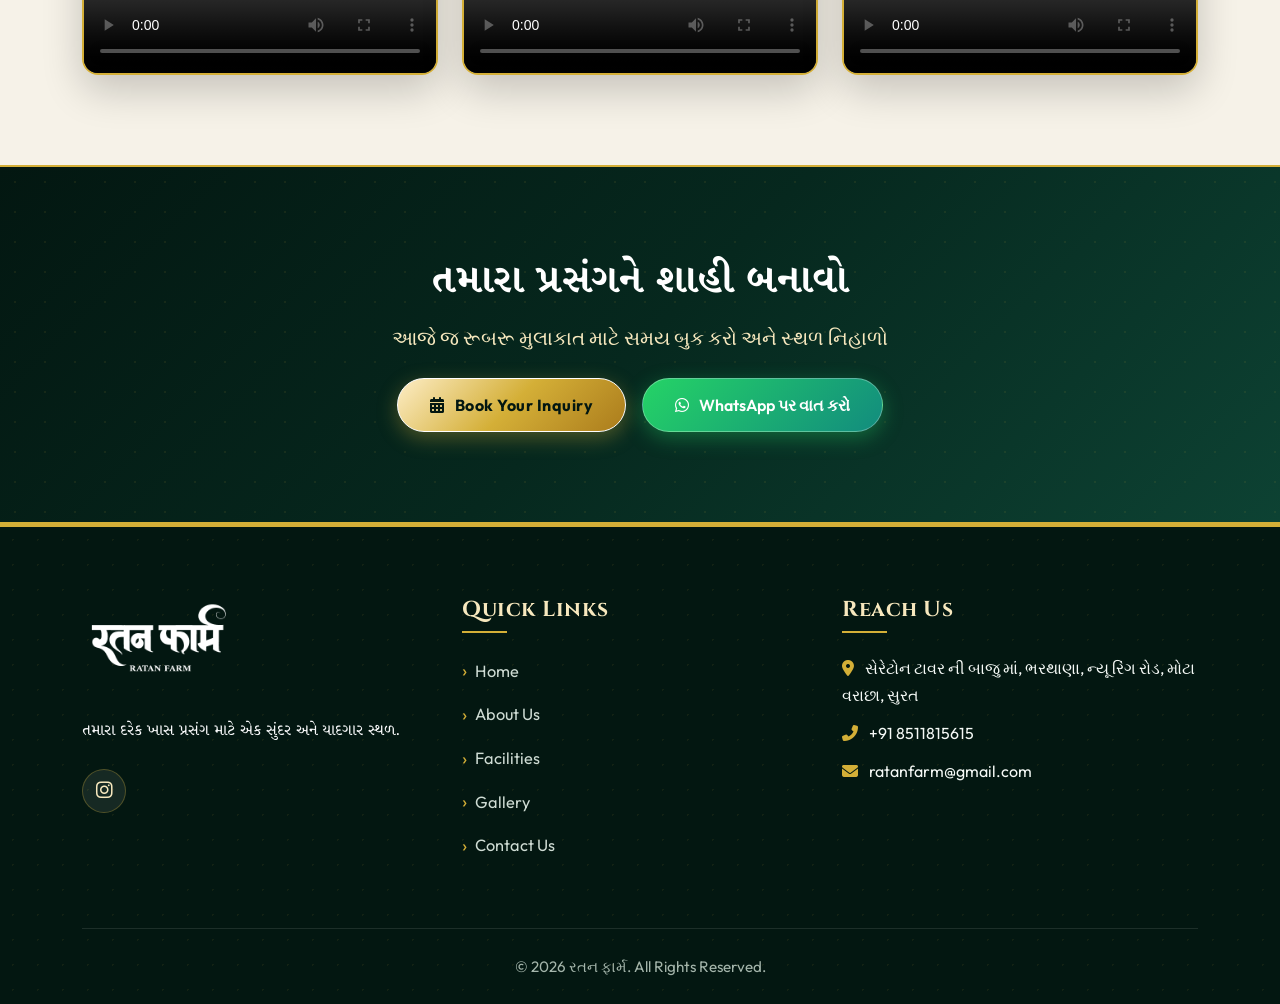
==== commit a304ba5d: "Removed AC Dome text" ====
--- a/public/about.html
+++ b/public/about.html
@@ -14,6 +14,15 @@
     <meta property="og:description" content="Discover the royal ambience, dome banquet, and hospitality of Ratan Farm.">
     <meta property="og:image" content="images/hero.jpg">
     <meta property="og:type" content="website">
+
+    <!-- PWA & Mobile Web App Meta Tags -->
+    <link rel="manifest" href="manifest.json">
+    <meta name="theme-color" content="#06281e">
+    <meta name="apple-mobile-web-app-capable" content="yes">
+    <meta name="apple-mobile-web-app-status-bar-style" content="black-translucent">
+    <meta name="apple-mobile-web-app-title" content="Ratan Farm">
+    <link rel="apple-touch-icon" href="images/apple-touch-icon.png">
+    <link rel="icon" type="image/png" href="images/favicon.png">
 
     <!-- Google Fonts -->
     <link rel="preconnect" href="https://fonts.googleapis.com">
@@ -54,10 +63,13 @@
                     <li class="nav-item"><a class="nav-link" href="facilities.html">Facilities</a></li>
                     <li class="nav-item"><a class="nav-link" href="gallery.html">Gallery</a></li>
                     <li class="nav-item"><a class="nav-link" href="contact.html">Contact</a></li>
-                    <li class="nav-item ms-lg-3 mt-3 mt-lg-0">
+                    <li class="nav-item ms-lg-3 mt-3 mt-lg-0 d-flex align-items-center gap-2 flex-wrap">
                         <a href="contact.html#booking" class="btn-primary-custom">
                             <i class="fas fa-calendar-check"></i> Book Your Inquiry
                         </a>
+                        <button class="btn btn-outline-warning rounded-pill px-3 py-2 pwa-install-btn" style="display: none; border-color: var(--gold-color); color: var(--primary-color); font-weight: 600; font-size: 0.9rem;" title="Install Ratan Farm App">
+                            <i class="fas fa-download me-1"></i> App
+                        </button>
                     </li>
                 </ul>
             </div>
@@ -98,7 +110,7 @@
                         </p>
                         <ul class="about-list mt-4">
                             <li><i class="fas fa-check-circle"></i> <strong>વિશાળ અને રમણીય ગ્રીન લૉન:</strong> કુદરતી અને ખુલ્લા વાતાવરણનો આનંદ.</li>
-                            <li><i class="fas fa-check-circle"></i> <strong>ઓલ-વેધર કવર્ડ એસી ડોમ હોલ:</strong> વરસાદ કે ગરમીમાં પણ ચિંતામુક્ત ભવ્ય આયોજન.</li>
+                            <li><i class="fas fa-check-circle"></i> <strong>ઓલ-વેધર કવર્ડ ડોમ હોલ:</strong> વરસાદ કે ગરમીમાં પણ ચિંતામુક્ત ભવ્ય આયોજન.</li>
                             <li><i class="fas fa-check-circle"></i> <strong>આકર્ષક શાહી ડેકોરેશન:</strong> રોયલ સ્ટેજ, લાઇટિંગ અને થીમ આધારિત સેટઅપ.</li>
                             <li><i class="fas fa-check-circle"></i> <strong>વિશાળ કાર પાર્કિંગ વ્યવસ્થા:</strong> 1000 થી વધુ ગાડીઓનું સરળ અને સુરક્ષિત પાર્કિંગ.</li>
                             <li><i class="fas fa-check-circle"></i> <strong>અનુકૂળ અને સુગમ લોકેશન:</strong> સેરેટોન ટાવર ની બાજુ માં, ભરથાણા, મોટા વરાછા, સુરત.</li>
--- a/public/style.css
+++ b/public/style.css
@@ -91,6 +91,7 @@
 .gold-gradient-text {
   background: var(--gold-gradient);
   -webkit-background-clip: text;
+  background-clip: text;
   -webkit-text-fill-color: transparent;
   display: inline-block;
 }
@@ -392,6 +393,7 @@
 .hero h1 .gold-title {
   background: var(--gold-gradient);
   -webkit-background-clip: text;
+  background-clip: text;
   -webkit-text-fill-color: transparent;
   display: block;
 }
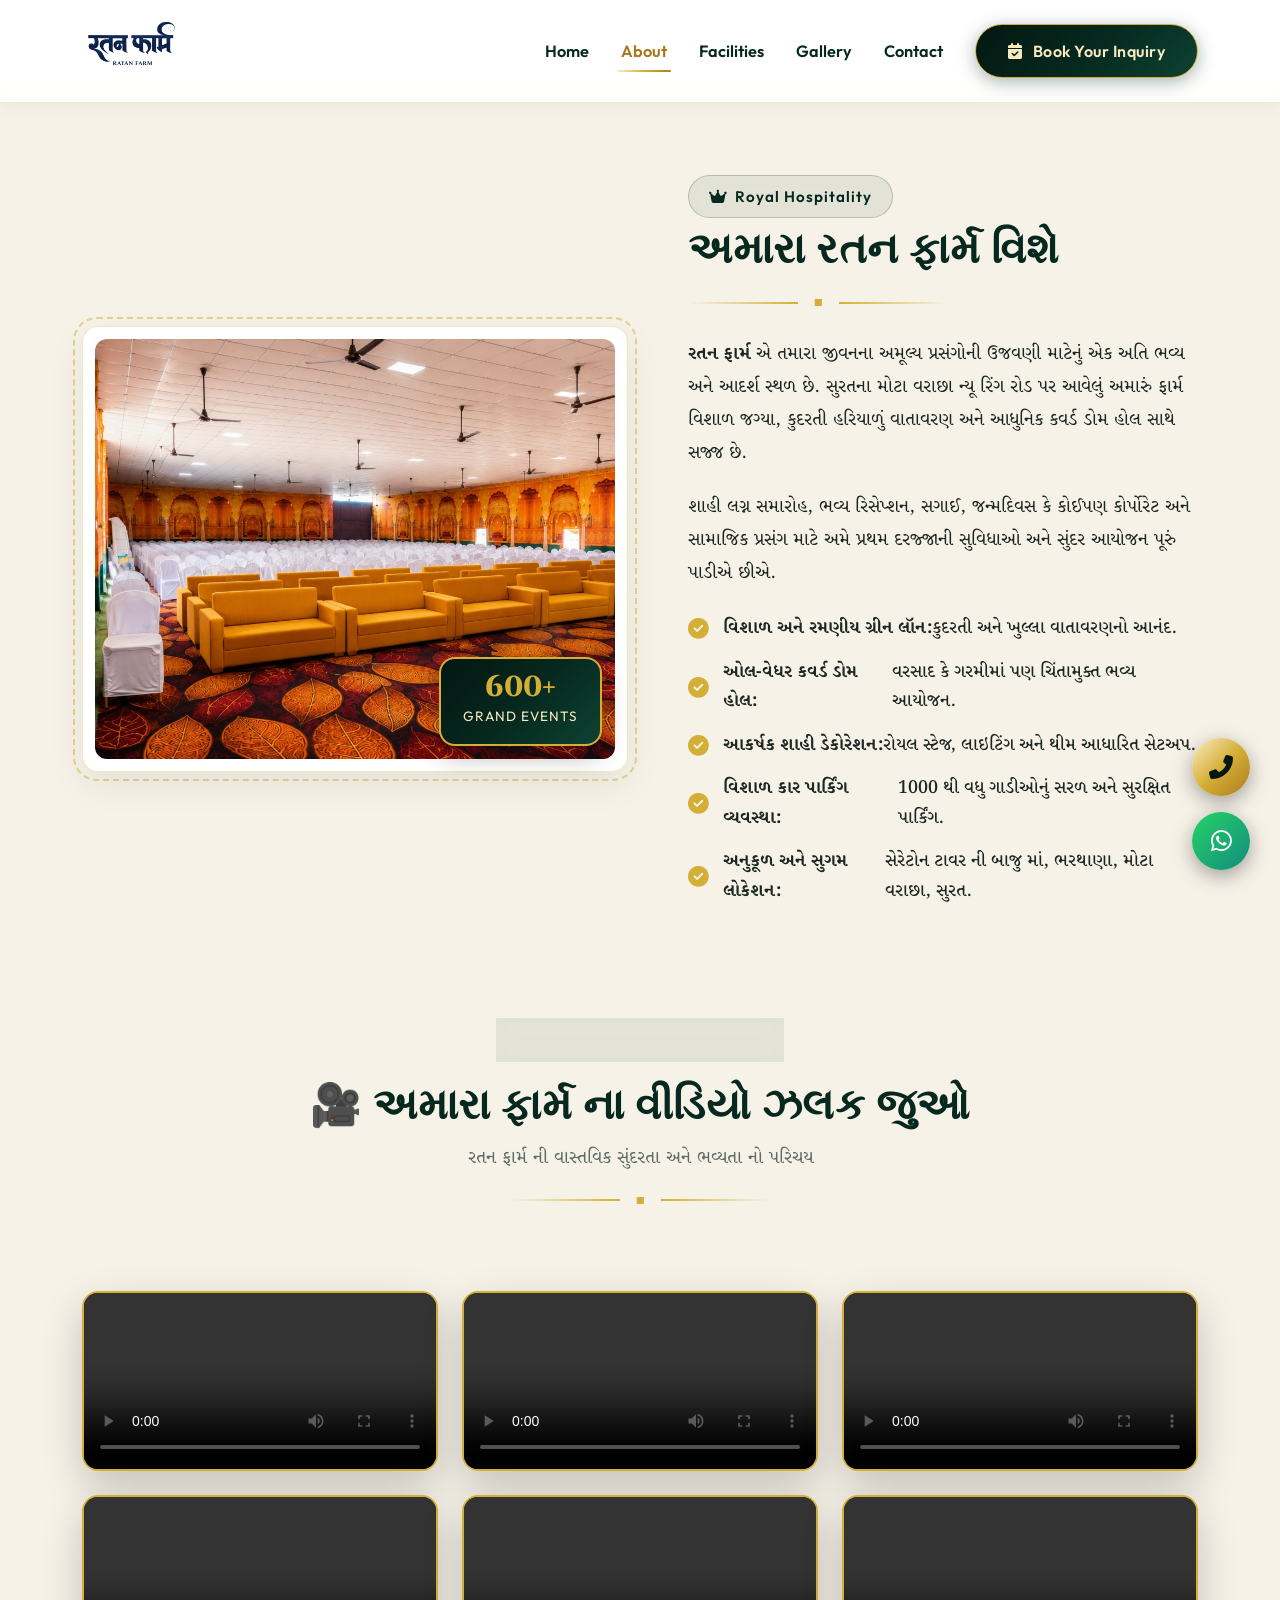
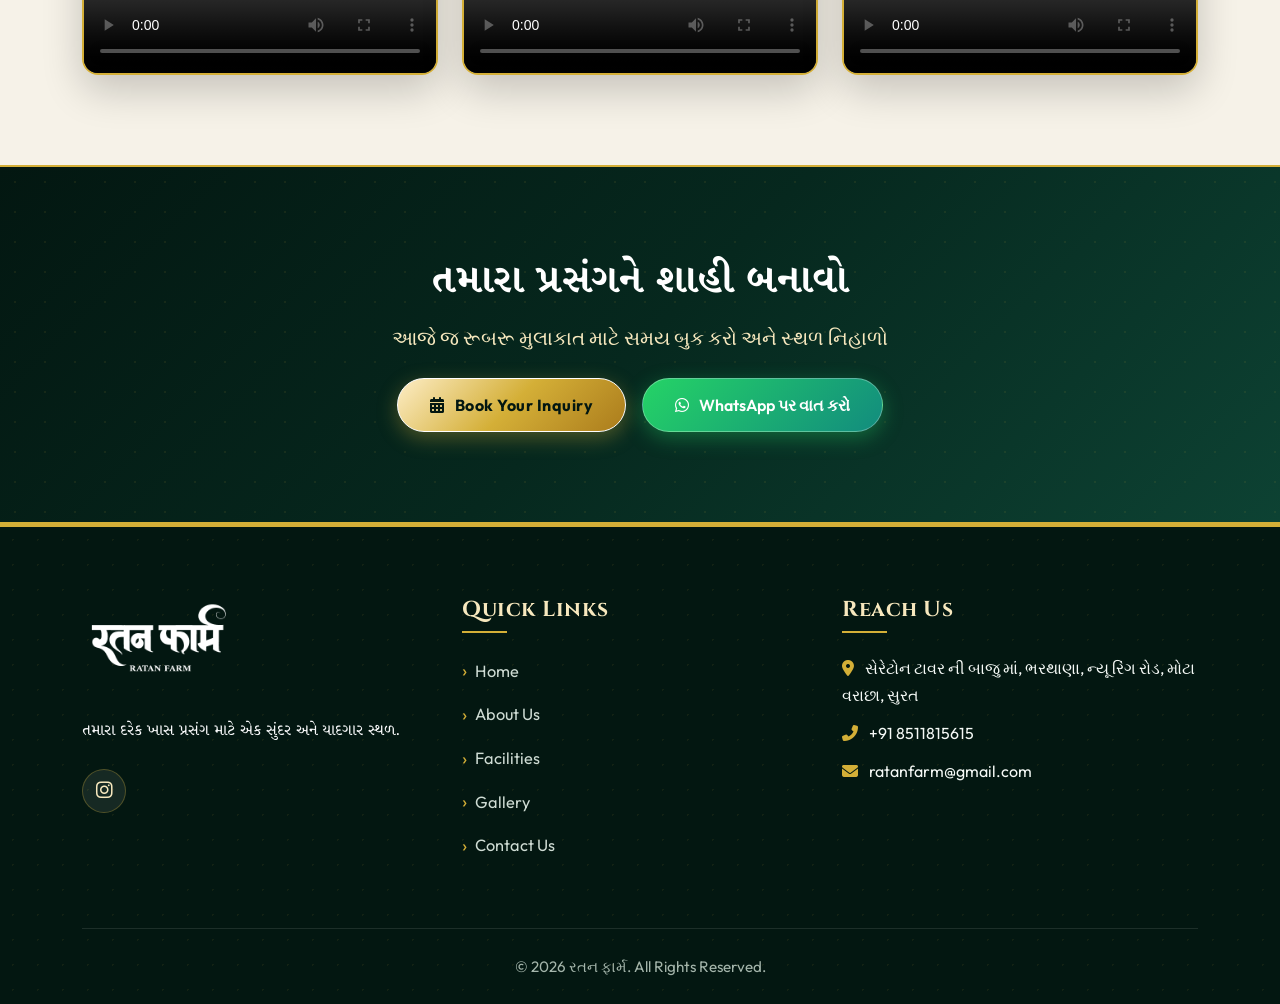
==== commit d3c3d96d: "Fixed video playback issue" ====
--- a/public/about.html
+++ b/public/about.html
@@ -137,7 +137,7 @@
                 <div class="col-md-6 col-lg-4" data-aos="fade-up" data-aos-delay="100">
                     <div class="video-container">
                         <video controls playsinline preload="metadata" class="farm-video">
-                            <source src="images/ratan-farm-video.mp4#t=1" type="video/mp4">
+                            <source src="images/ratan-farm-video.mp4" type="video/mp4">
                             તમારું બ્રાઉઝર વીડિયો સપોર્ટ નથી કરતું.
                         </video>
                     </div>
@@ -146,7 +146,7 @@
                 <div class="col-md-6 col-lg-4" data-aos="fade-up" data-aos-delay="150">
                     <div class="video-container">
                         <video controls playsinline preload="metadata" class="farm-video">
-                            <source src="images/ratan-farm-video2.mp4#t=1" type="video/mp4">
+                            <source src="images/ratan-farm-video2.mp4" type="video/mp4">
                             તમારું બ્રાઉઝર વીડિયો સપોર્ટ નથી કરતું.
                         </video>
                     </div>
@@ -155,7 +155,7 @@
                 <div class="col-md-6 col-lg-4" data-aos="fade-up" data-aos-delay="200">
                     <div class="video-container">
                         <video controls playsinline preload="metadata" class="farm-video">
-                            <source src="images/ratan-farm-video3.mp4#t=1" type="video/mp4">
+                            <source src="images/ratan-farm-video3.mp4" type="video/mp4">
                             તમારું બ્રાઉઝર વીડિયો સપોર્ટ નથી કરતું.
                         </video>
                     </div>
@@ -164,7 +164,7 @@
                 <div class="col-md-6 col-lg-4" data-aos="fade-up" data-aos-delay="250">
                     <div class="video-container">
                         <video controls playsinline preload="metadata" class="farm-video">
-                            <source src="images/ratan-farm-video4.mp4#t=1" type="video/mp4">
+                            <source src="images/ratan-farm-video4.mp4" type="video/mp4">
                             તમારું બ્રાઉઝર વીડિયો સપોર્ટ નથી કરતું.
                         </video>
                     </div>
@@ -173,7 +173,7 @@
                 <div class="col-md-6 col-lg-4" data-aos="fade-up" data-aos-delay="300">
                     <div class="video-container">
                         <video controls playsinline preload="metadata" class="farm-video">
-                            <source src="images/ratan-farm-video5.mp4#t=1" type="video/mp4">
+                            <source src="images/ratan-farm-video5.mp4" type="video/mp4">
                             તમારું બ્રાઉઝર વીડિયો સપોર્ટ નથી કરતું.
                         </video>
                     </div>
@@ -182,7 +182,7 @@
                 <div class="col-md-6 col-lg-4" data-aos="fade-up" data-aos-delay="350">
                     <div class="video-container">
                         <video controls playsinline preload="metadata" class="farm-video">
-                            <source src="images/ratan-farm-video7.mp4#t=1" type="video/mp4">
+                            <source src="images/ratan-farm-video7.mp4" type="video/mp4">
                             તમારું બ્રાઉઝર વીડિયો સપોર્ટ નથી કરતું.
                         </video>
                     </div>
